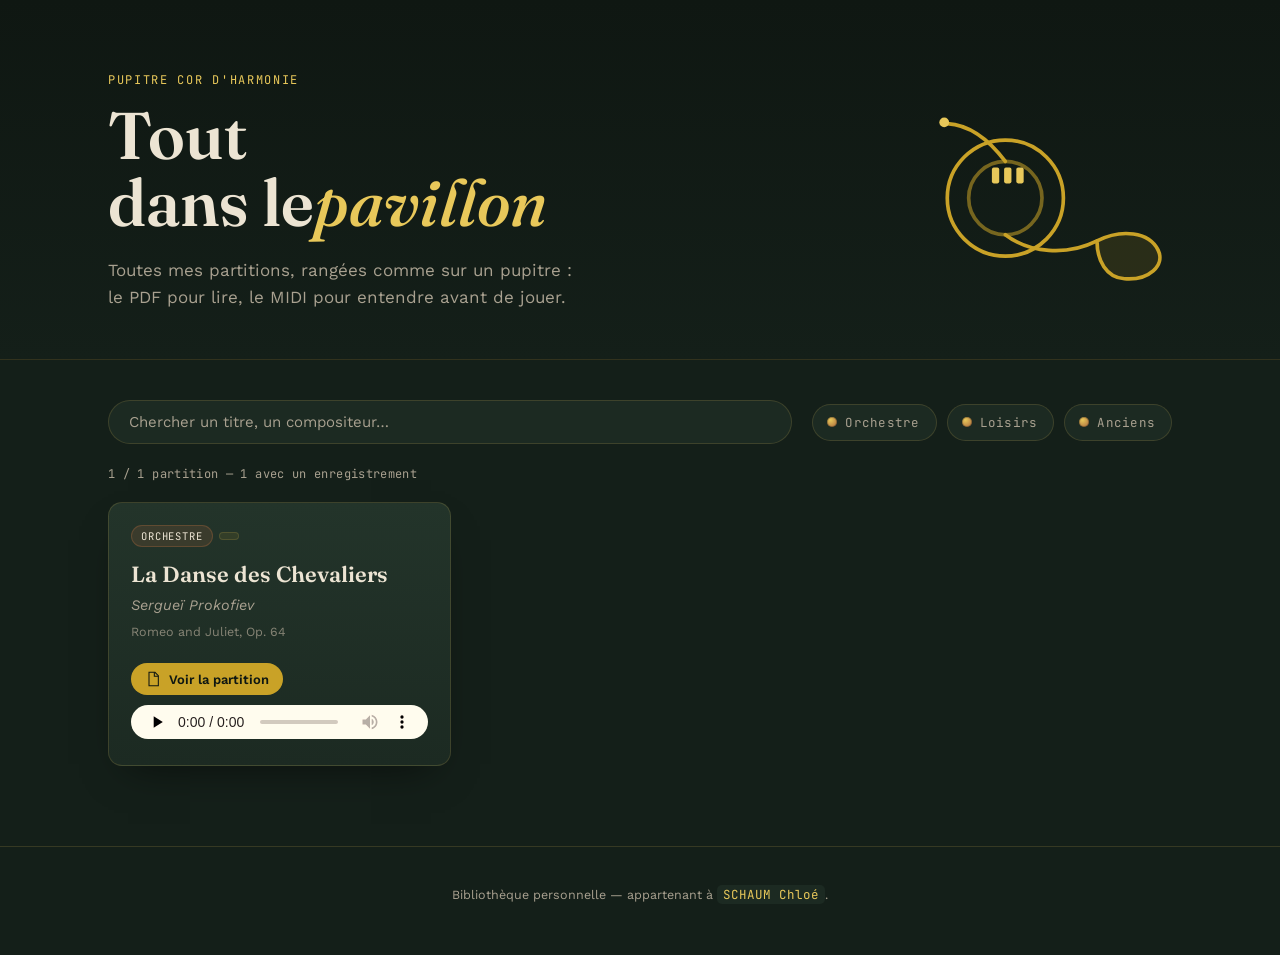
==== index.html @ 1aa7210d "Update texte index" ====
<!DOCTYPE html>
<html lang="fr">
<head>
<meta charset="UTF-8">
<meta name="viewport" content="width=device-width, initial-scale=1.0">
<title>Pupitre — Bibliothèque de cor</title>
<link rel="icon" href="data:,">
<link rel="preconnect" href="https://fonts.googleapis.com">
<link rel="preconnect" href="https://fonts.gstatic.com" crossorigin>
<link href="https://fonts.googleapis.com/css2?family=Fraunces:opsz,wght@9..144,400;9..144,500;9..144,600;9..144,700&family=Work+Sans:wght@400;500;600&family=JetBrains+Mono:wght@400;500&display=swap" rel="stylesheet">
<link rel="stylesheet" href="assets/style.css">
</head>
<body>

<div class="valve-rail" aria-hidden="true">
  <div class="pipe"></div>
</div>

<header class="hero">
  <div class="hero-inner">
    <div class="hero-text">
      <p class="eyebrow">Pupitre Cor d'harmonie</p>
      <h1>Tout<br>dans le<span>pavillon</span></h1>
      <p class="lede">Toutes mes partitions, rangées comme sur un pupitre&nbsp;: le PDF pour lire, le MIDI pour entendre avant de jouer.</p>
    </div>
    <svg class="horn-signature" viewBox="0 0 420 360" aria-hidden="true">
      <g class="horn-coil">
        <circle cx="150" cy="190" r="95" />
        <circle class="horn-coil-inner" cx="150" cy="190" r="60" />
        <path class="horn-lead" d="M150 130 C 120 90 90 70 55 68" />
        <path class="horn-lead" d="M150 250 C 190 280 250 285 300 260" />
      </g>
      <circle class="horn-mouthpiece" cx="50" cy="66" r="8" />
      <path class="horn-bell" d="M300 260 C 340 240 385 245 400 275 C 412 300 385 325 345 322 C 315 320 300 292 300 260 Z" />
      <g class="valve">
        <rect x="128" y="140" width="12" height="26" rx="3"/>
        <rect x="148" y="140" width="12" height="26" rx="3"/>
        <rect x="168" y="140" width="12" height="26" rx="3"/>
      </g>
    </svg>
  </div>
</header>

<main>
  <section class="controls" aria-label="Filtres">
    <div class="search-wrap">
      <input id="search" type="search" placeholder="Chercher un titre, un compositeur…" autocomplete="off">
    </div>
    <div class="valves" id="category-filters" role="group" aria-label="Filtrer par catégorie"></div>
  </section>

  <section class="stats" id="stats" aria-live="polite"></section>

  <section class="rack" id="rack"></section>

  <p class="empty-state" id="empty-state" hidden>Aucune partition ne correspond — vérifie l'orthographe ou change de valve.</p>
</main>

<footer>
  <p>Bibliothèque personnelle — appartenant à <code>SCHAUM Chloé</code>.</p>
</footer>

<template id="card-template">
  <article class="card">
    <div class="card-top">
      <div class="card-top-tags">
        <span class="tag tag-group" data-field="group"></span>
        <span class="tag" data-field="category"></span>
      </div>
      <span class="key" data-field="key"></span>
    </div>
    <h2 data-field="title"></h2>
    <p class="composer" data-field="composer"></p>
    <p class="opus" data-field="opus"></p>
    <div class="card-actions">
      <a class="btn-score" data-field="pdfLink" target="_blank" rel="noopener">
        <svg viewBox="0 0 24 24" width="16" height="16" aria-hidden="true"><path d="M6 2h9l5 5v15H6z" fill="none" stroke="currentColor" stroke-width="1.6"/><path d="M14 2v6h6" fill="none" stroke="currentColor" stroke-width="1.6"/></svg>
        Voir la partition
      </a>
      <div class="audio-slot" data-field="audioSlot"></div>
    </div>
  </article>
</template>

<script src="data/scores.js"></script>
<script src="assets/app.js"></script>
</body>
</html>
---- assets/style.css ----
:root{
  --bg: #141f19;
  --bg-deep: #0f1712;
  --panel: #1c2a22;
  --panel-alt: #23342a;
  --line: rgba(228,193,88,0.16);
  --gold: #c9a227;
  --gold-bright: #e8c85a;
  --copper: #a9673c;
  --ivory: #ece4d3;
  --ivory-dim: #a9a190;
  --radius: 14px;
  --shadow: 0 18px 40px -20px rgba(0,0,0,0.6);
}

*{ box-sizing: border-box; }

html{ scroll-behavior: smooth; }

body{
  margin:0;
  background:
    radial-gradient(1100px 500px at 15% -10%, rgba(201,162,39,0.10), transparent 60%),
    radial-gradient(900px 500px at 100% 0%, rgba(169,103,60,0.10), transparent 55%),
    var(--bg);
  color: var(--ivory);
  font-family: "Work Sans", sans-serif;
  -webkit-font-smoothing: antialiased;
}

@media (prefers-reduced-motion: no-preference){
  .horn-signature{ animation: breathe 7s ease-in-out infinite; }
}
@keyframes breathe{
  0%,100%{ filter: drop-shadow(0 0 0 rgba(232,200,90,0)); }
  50%{ filter: drop-shadow(0 0 18px rgba(232,200,90,0.25)); }
}

/* ---------- Hero ---------- */
.hero{
  border-bottom: 1px solid var(--line);
  background: linear-gradient(180deg, var(--bg-deep), var(--bg));
}
.hero-inner{
  max-width: 1120px;
  margin: 0 auto;
  padding: 72px 28px 48px;
  display: flex;
  align-items: center;
  justify-content: space-between;
  gap: 40px;
}
.eyebrow{
  font-family: "JetBrains Mono", monospace;
  font-size: 12px;
  letter-spacing: 0.14em;
  text-transform: uppercase;
  color: var(--gold-bright);
  margin: 0 0 14px;
}
h1{
  font-family: "Fraunces", serif;
  font-weight: 600;
  font-size: clamp(40px, 6vw, 66px);
  line-height: 1.02;
  margin: 0 0 20px;
  color: var(--ivory);
}
h1 span{
  color: var(--gold-bright);
  font-style: italic;
  font-weight: 500;
}
.lede{
  max-width: 44ch;
  color: var(--ivory-dim);
  font-size: 17px;
  line-height: 1.6;
  margin: 0;
}
.horn-signature{
  width: 260px;
  height: 220px;
  flex-shrink: 0;
}
.horn-coil circle, .horn-lead{
  fill: none;
  stroke: var(--gold);
  stroke-width: 6;
  stroke-linecap: round;
}
.horn-coil-inner{ stroke-opacity: 0.55; }
.horn-mouthpiece{ fill: var(--gold-bright); }
.horn-bell{
  fill: rgba(201,162,39,0.12);
  stroke: var(--gold);
  stroke-width: 6;
  stroke-linejoin: round;
}
.valve rect{ fill: var(--gold-bright); }

/* ---------- Controls ---------- */
.controls{
  max-width: 1120px;
  margin: 0 auto;
  padding: 40px 28px 0;
  display: flex;
  flex-wrap: wrap;
  gap: 20px;
  align-items: center;
  justify-content: space-between;
}
.search-wrap{ flex: 1 1 260px; }
#search{
  width: 100%;
  background: var(--panel);
  border: 1px solid var(--line);
  border-radius: 999px;
  padding: 12px 20px;
  color: var(--ivory);
  font-family: "Work Sans", sans-serif;
  font-size: 15px;
  outline: none;
  transition: border-color .2s;
}
#search:focus{ border-color: var(--gold); }
#search::placeholder{ color: var(--ivory-dim); }

.valves{
  display: flex;
  gap: 10px;
  flex-wrap: wrap;
}
.valve-btn{
  --tone: var(--gold);
  position: relative;
  display: inline-flex;
  align-items: center;
  gap: 8px;
  padding: 9px 16px 9px 14px;
  border-radius: 999px;
  border: 1px solid var(--line);
  background: var(--panel);
  color: var(--ivory-dim);
  font-family: "JetBrains Mono", monospace;
  font-size: 12.5px;
  letter-spacing: 0.02em;
  cursor: pointer;
  transition: all .18s ease;
}
.valve-btn::before{
  content: "";
  width: 10px; height: 10px;
  border-radius: 50%;
  background: radial-gradient(circle at 35% 30%, var(--gold-bright), var(--copper));
  box-shadow: inset 0 0 0 1px rgba(0,0,0,0.25);
  transition: transform .18s ease;
}
.valve-btn:hover{ border-color: var(--gold); color: var(--ivory); }
.valve-btn.active{
  background: linear-gradient(180deg, rgba(201,162,39,0.22), rgba(201,162,39,0.08));
  border-color: var(--gold);
  color: var(--gold-bright);
}
.valve-btn.active::before{ transform: translateY(-2px) scale(1.05); }

/* ---------- Stats ---------- */
.stats{
  max-width: 1120px;
  margin: 22px auto 0;
  padding: 0 28px;
  font-family: "JetBrains Mono", monospace;
  font-size: 12px;
  color: var(--ivory-dim);
  letter-spacing: 0.03em;
}

/* ---------- Rack / cards ---------- */
.rack{
  max-width: 1120px;
  margin: 0 auto;
  padding: 20px 28px 80px;
  display: grid;
  grid-template-columns: repeat(auto-fill, minmax(280px, 1fr));
  gap: 18px;
}

.card{
  background: linear-gradient(180deg, var(--panel-alt), var(--panel));
  border: 1px solid var(--line);
  border-radius: var(--radius);
  padding: 22px;
  display: flex;
  flex-direction: column;
  gap: 10px;
  box-shadow: var(--shadow);
  transition: transform .18s ease, border-color .18s ease;
}
.card:hover{ transform: translateY(-3px); border-color: var(--gold); }

.card-top{
  display: flex;
  justify-content: space-between;
  align-items: center;
}
.card-top-tags{
  display: flex;
  align-items: center;
  gap: 6px;
  flex-wrap: wrap;
}
.tag{
  font-family: "JetBrains Mono", monospace;
  font-size: 10.5px;
  letter-spacing: 0.08em;
  text-transform: uppercase;
  color: var(--gold-bright);
  background: rgba(201,162,39,0.10);
  border: 1px solid var(--line);
  padding: 3px 9px;
  border-radius: 999px;
}
.tag-group{
  color: var(--ivory);
  background: rgba(169,103,60,0.18);
  border-color: rgba(169,103,60,0.35);
}
.key{
  font-family: "JetBrains Mono", monospace;
  font-size: 11px;
  color: var(--ivory-dim);
}
.card h2{
  font-family: "Fraunces", serif;
  font-weight: 600;
  font-size: 22px;
  line-height: 1.2;
  margin: 4px 0 0;
  color: var(--ivory);
}
.composer{
  margin: 0;
  font-style: italic;
  color: var(--ivory-dim);
  font-size: 14.5px;
}
.opus{
  margin: 0;
  font-size: 12.5px;
  color: var(--ivory-dim);
  opacity: 0.75;
}
.card-actions{
  margin-top: auto;
  padding-top: 14px;
  display: flex;
  flex-direction: column;
  gap: 10px;
}
.btn-score{
  display: inline-flex;
  align-items: center;
  gap: 8px;
  align-self: flex-start;
  padding: 8px 14px;
  border-radius: 999px;
  background: var(--gold);
  color: var(--bg-deep);
  text-decoration: none;
  font-size: 13px;
  font-weight: 600;
  transition: background .18s ease, transform .18s ease;
}
.btn-score:hover{ background: var(--gold-bright); transform: translateY(-1px); }
.btn-score.disabled{
  pointer-events: none;
  background: transparent;
  border: 1px dashed var(--line);
  color: var(--ivory-dim);
}

.audio-slot audio{
  width: 100%;
  height: 34px;
  filter: sepia(0.2) saturate(1.3) hue-rotate(-10deg);
}
.no-audio{
  font-family: "JetBrains Mono", monospace;
  font-size: 11px;
  color: var(--ivory-dim);
  border: 1px dashed var(--line);
  border-radius: 8px;
  padding: 8px 10px;
  display: inline-block;
}

.empty-state{
  max-width: 1120px;
  margin: -30px auto 80px;
  padding: 0 28px;
  color: var(--ivory-dim);
  font-family: "JetBrains Mono", monospace;
  font-size: 13px;
}

footer{
  border-top: 1px solid var(--line);
  padding: 26px 28px 40px;
  text-align: center;
  color: var(--ivory-dim);
  font-size: 12.5px;
}
footer code{
  font-family: "JetBrains Mono", monospace;
  background: var(--panel);
  padding: 1px 6px;
  border-radius: 5px;
  color: var(--gold-bright);
}

@media (max-width: 720px){
  .hero-inner{ flex-direction: column; align-items: flex-start; padding-top: 52px; }
  .horn-signature{ width: 200px; height: 170px; align-self: center; }
}

:focus-visible{ outline: 2px solid var(--gold-bright); outline-offset: 2px; }
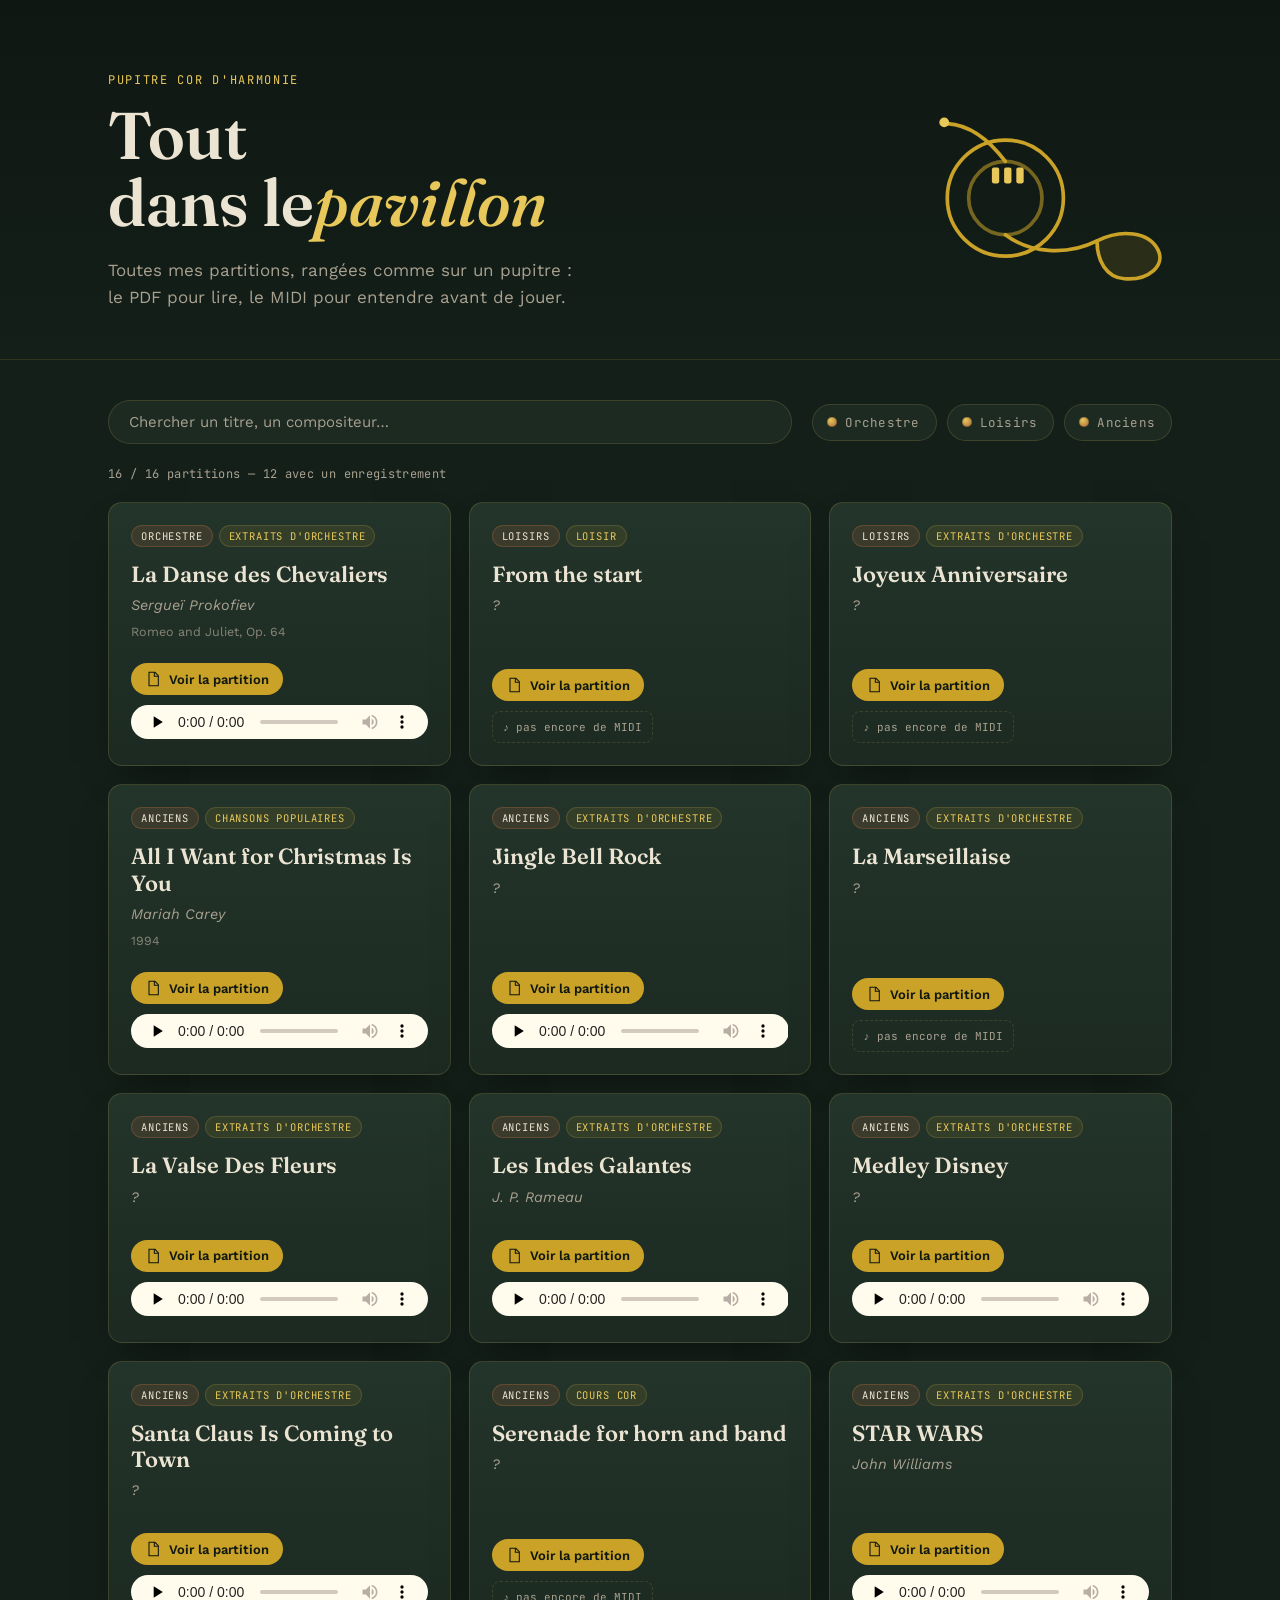
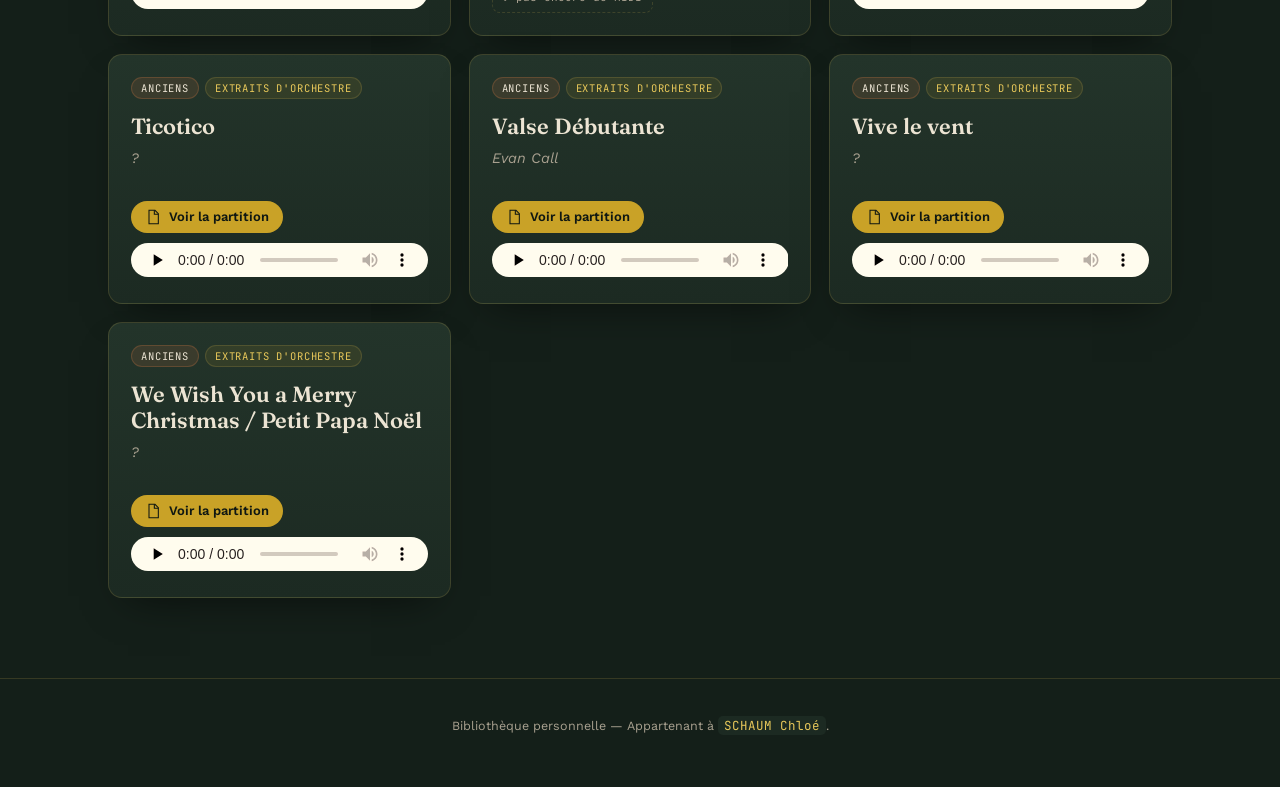
==== commit dce17290: "Test update all" ====
--- a/index.html
+++ b/index.html
@@ -57,7 +57,7 @@
 </main>
 
 <footer>
-  <p>Bibliothèque personnelle — appartenant à <code>SCHAUM Chloé</code>.</p>
+  <p>Bibliothèque personnelle — Appartenant à <code>SCHAUM Chloé</code>.</p>
 </footer>
 
 <template id="card-template">
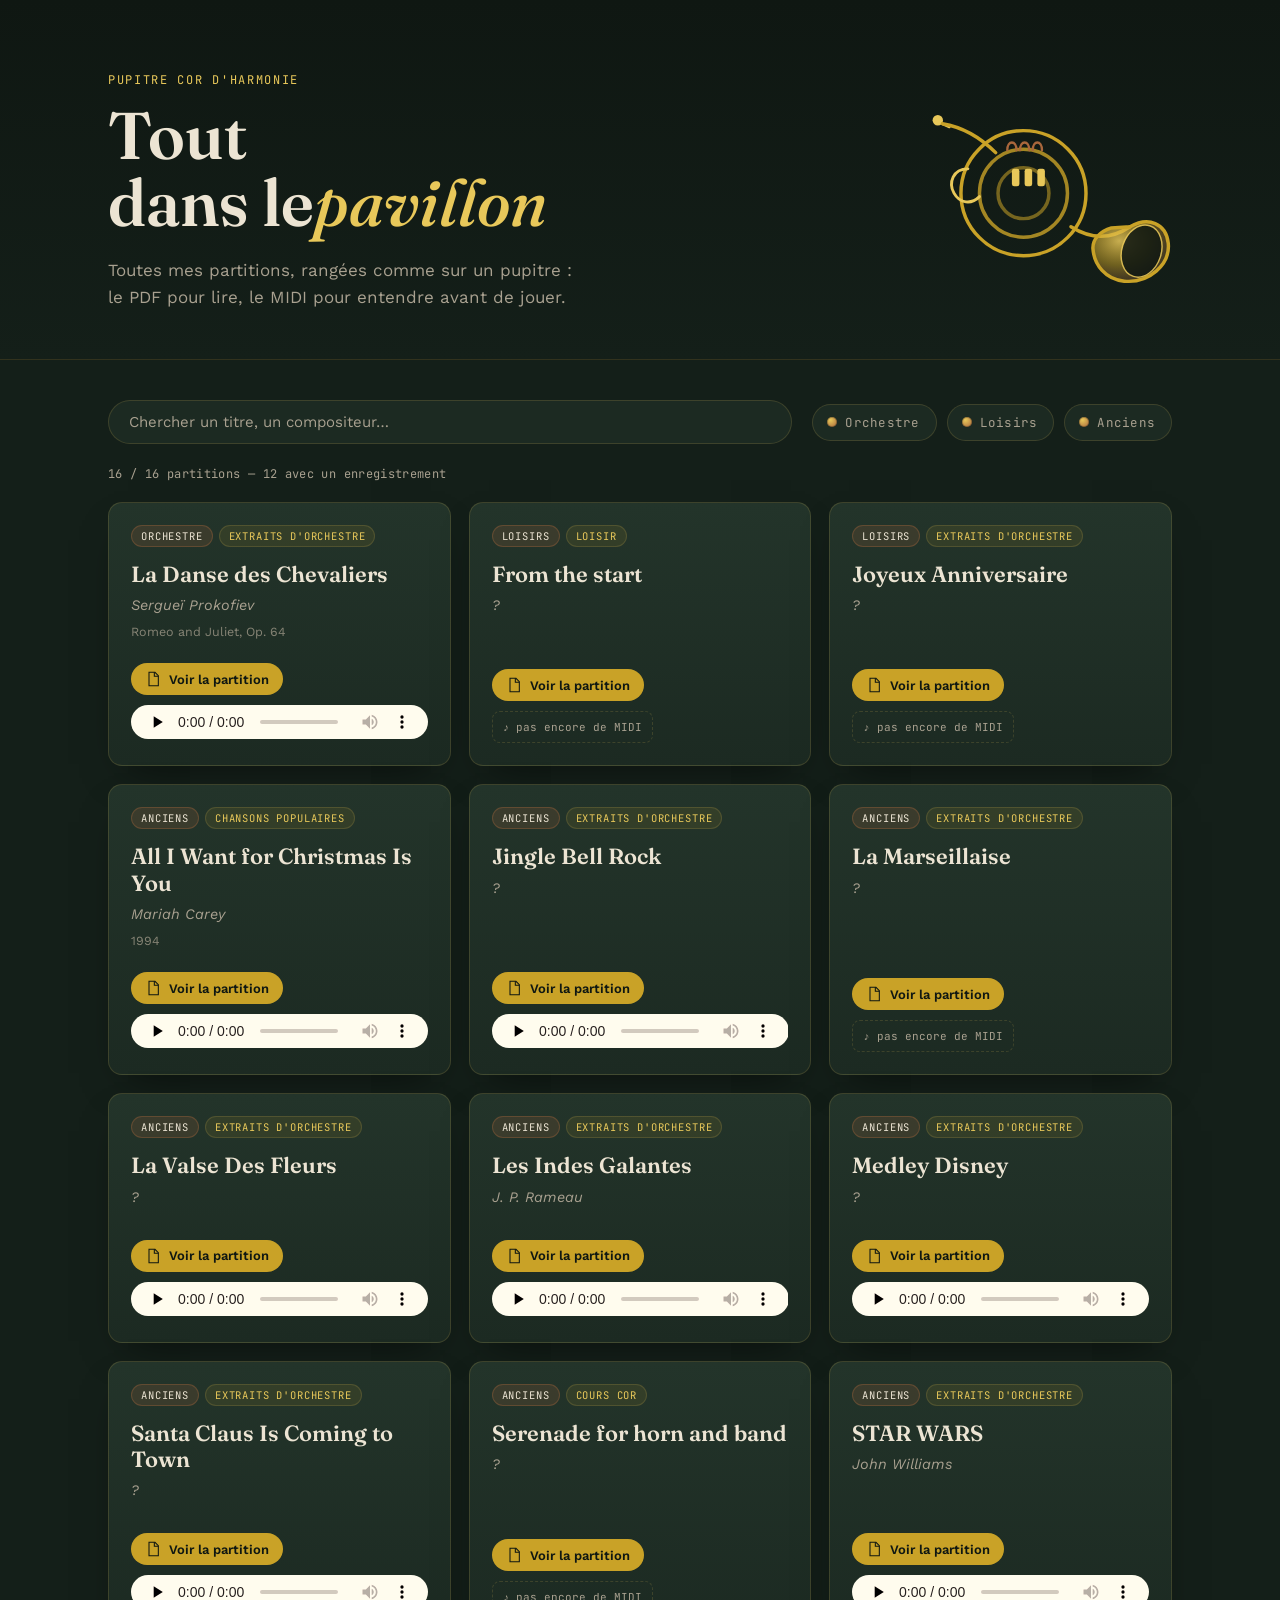
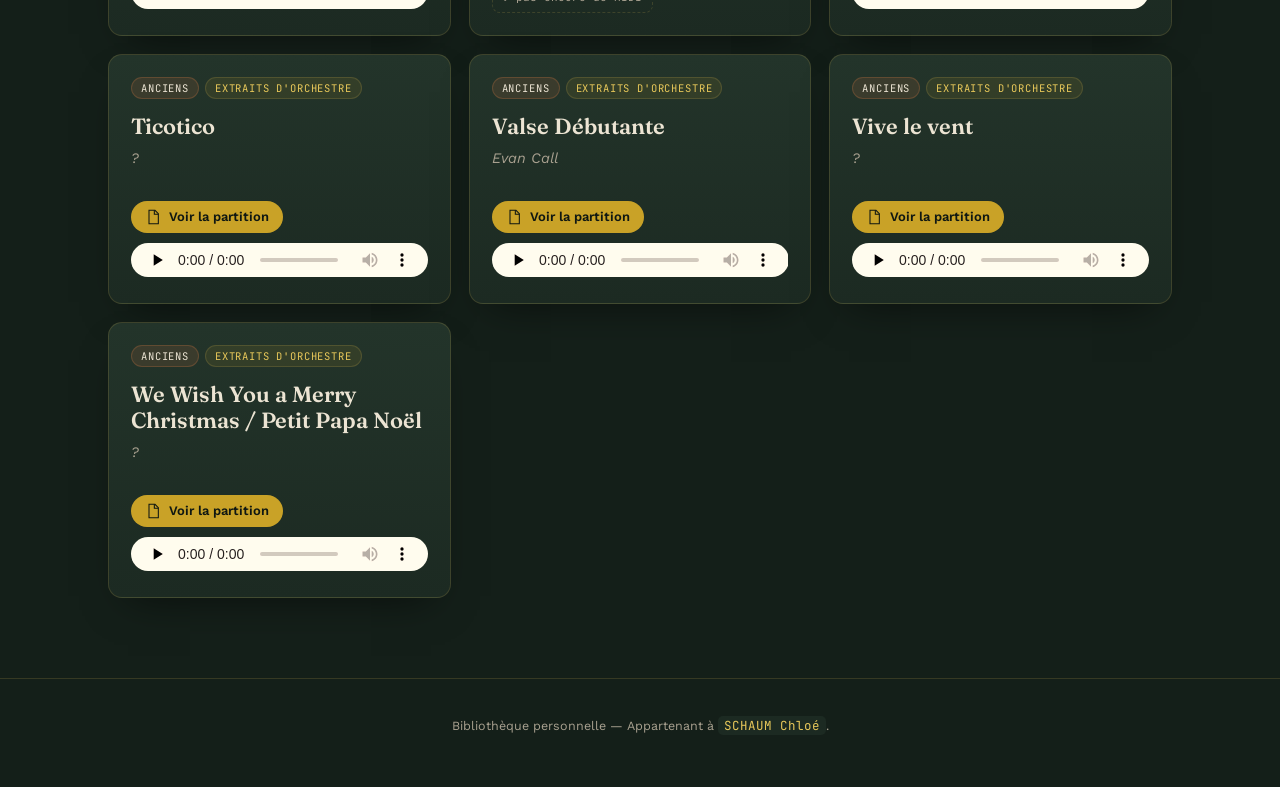
==== commit 0b85a5bc: "Amélioration SVG ?" ====
--- a/index.html
+++ b/index.html
@@ -23,20 +23,48 @@
       <h1>Tout<br>dans le<span>pavillon</span></h1>
       <p class="lede">Toutes mes partitions, rangées comme sur un pupitre&nbsp;: le PDF pour lire, le MIDI pour entendre avant de jouer.</p>
     </div>
-    <svg class="horn-signature" viewBox="0 0 420 360" aria-hidden="true">
+    <svg class="horn-signature" viewBox="0 0 440 380" aria-hidden="true">
+      <defs>
+        <radialGradient id="bellGrad" cx="35%" cy="32%" r="75%">
+          <stop offset="0%" stop-color="var(--gold-bright)" stop-opacity="0.85"/>
+          <stop offset="55%" stop-color="var(--gold)" stop-opacity="0.5"/>
+          <stop offset="100%" stop-color="var(--copper)" stop-opacity="0.22"/>
+        </radialGradient>
+      </defs>
+
+      <!-- embouchure et tige -->
+      <path class="horn-mouthpiece-shank" d="M42 70 L 60 78" />
+      <circle class="horn-mouthpiece" cx="40" cy="66" r="9" />
+
+      <!-- tuyau d'embouchure -->
+      <path class="horn-lead" d="M48 72 C 84 78 114 96 140 122" />
+
+      <!-- enroulement du tube -->
       <g class="horn-coil">
-        <circle cx="150" cy="190" r="95" />
-        <circle class="horn-coil-inner" cx="150" cy="190" r="60" />
-        <path class="horn-lead" d="M150 130 C 120 90 90 70 55 68" />
-        <path class="horn-lead" d="M150 250 C 190 280 250 285 300 260" />
+        <circle class="horn-coil-outer" cx="188" cy="192" r="108" />
+        <circle class="horn-coil-mid" cx="188" cy="192" r="76" />
+        <circle class="horn-coil-inner" cx="188" cy="192" r="44" />
       </g>
-      <circle class="horn-mouthpiece" cx="50" cy="66" r="8" />
-      <path class="horn-bell" d="M300 260 C 340 240 385 245 400 275 C 412 300 385 325 345 322 C 315 320 300 292 300 260 Z" />
+
+      <!-- coulisse d'accord qui dépasse -->
+      <path class="horn-slide" d="M92 150 C 66 150 58 174 68 192 C 78 210 98 212 112 198" />
+
+      <!-- pistons et leurs coulisses -->
       <g class="valve">
-        <rect x="128" y="140" width="12" height="26" rx="3"/>
-        <rect x="148" y="140" width="12" height="26" rx="3"/>
-        <rect x="168" y="140" width="12" height="26" rx="3"/>
+        <path class="horn-valve-slide" d="M160 118 C 160 100 176 100 176 118" />
+        <rect x="168" y="150" width="13" height="30" rx="4"/>
+        <path class="horn-valve-slide" d="M182 118 C 182 100 198 100 198 118" />
+        <rect x="190" y="150" width="13" height="30" rx="4"/>
+        <path class="horn-valve-slide" d="M204 118 C 204 100 220 100 220 118" />
+        <rect x="212" y="150" width="13" height="30" rx="4"/>
       </g>
+
+      <!-- tube de sortie vers le pavillon -->
+      <path class="horn-lead" d="M270 250 C 310 275 345 268 372 250" />
+
+      <!-- pavillon -->
+      <path class="horn-bell" d="M372 250 C 404 232 434 244 438 278 C 442 316 404 348 362 344 C 330 341 310 316 308 288 C 307 272 320 258 340 252 Z" />
+      <ellipse class="horn-bell-rim" cx="392" cy="292" rx="34" ry="46" transform="rotate(18 392 292)" />
     </svg>
   </div>
 </header>
@@ -85,4 +113,4 @@
 <script src="data/scores.js"></script>
 <script src="assets/app.js"></script>
 </body>
-</html>
+</html>
--- a/assets/style.css
+++ b/assets/style.css
@@ -89,13 +89,40 @@
   stroke-width: 6;
   stroke-linecap: round;
 }
-.horn-coil-inner{ stroke-opacity: 0.55; }
+.horn-coil-outer{ stroke-width: 6.5; }
+.horn-coil-mid{ stroke-width: 5; stroke-opacity: 0.8; }
+.horn-coil-inner{ stroke-width: 4; stroke-opacity: 0.55; }
+
+.horn-slide{
+  fill: none;
+  stroke: var(--gold-bright);
+  stroke-width: 5;
+  stroke-linecap: round;
+}
+.horn-valve-slide{
+  fill: none;
+  stroke: var(--copper);
+  stroke-width: 4;
+  stroke-linecap: round;
+}
 .horn-mouthpiece{ fill: var(--gold-bright); }
+.horn-mouthpiece-shank{
+  fill: none;
+  stroke: var(--gold-bright);
+  stroke-width: 4;
+  stroke-linecap: round;
+}
 .horn-bell{
-  fill: rgba(201,162,39,0.12);
+  fill: url(#bellGrad);
   stroke: var(--gold);
   stroke-width: 6;
   stroke-linejoin: round;
+}
+.horn-bell-rim{
+  fill: var(--bg-deep);
+  stroke: var(--gold-bright);
+  stroke-width: 2.5;
+  opacity: 0.85;
 }
 .valve rect{ fill: var(--gold-bright); }
 
@@ -323,4 +350,4 @@
   .horn-signature{ width: 200px; height: 170px; align-self: center; }
 }
 
-:focus-visible{ outline: 2px solid var(--gold-bright); outline-offset: 2px; }
+:focus-visible{ outline: 2px solid var(--gold-bright); outline-offset: 2px; }
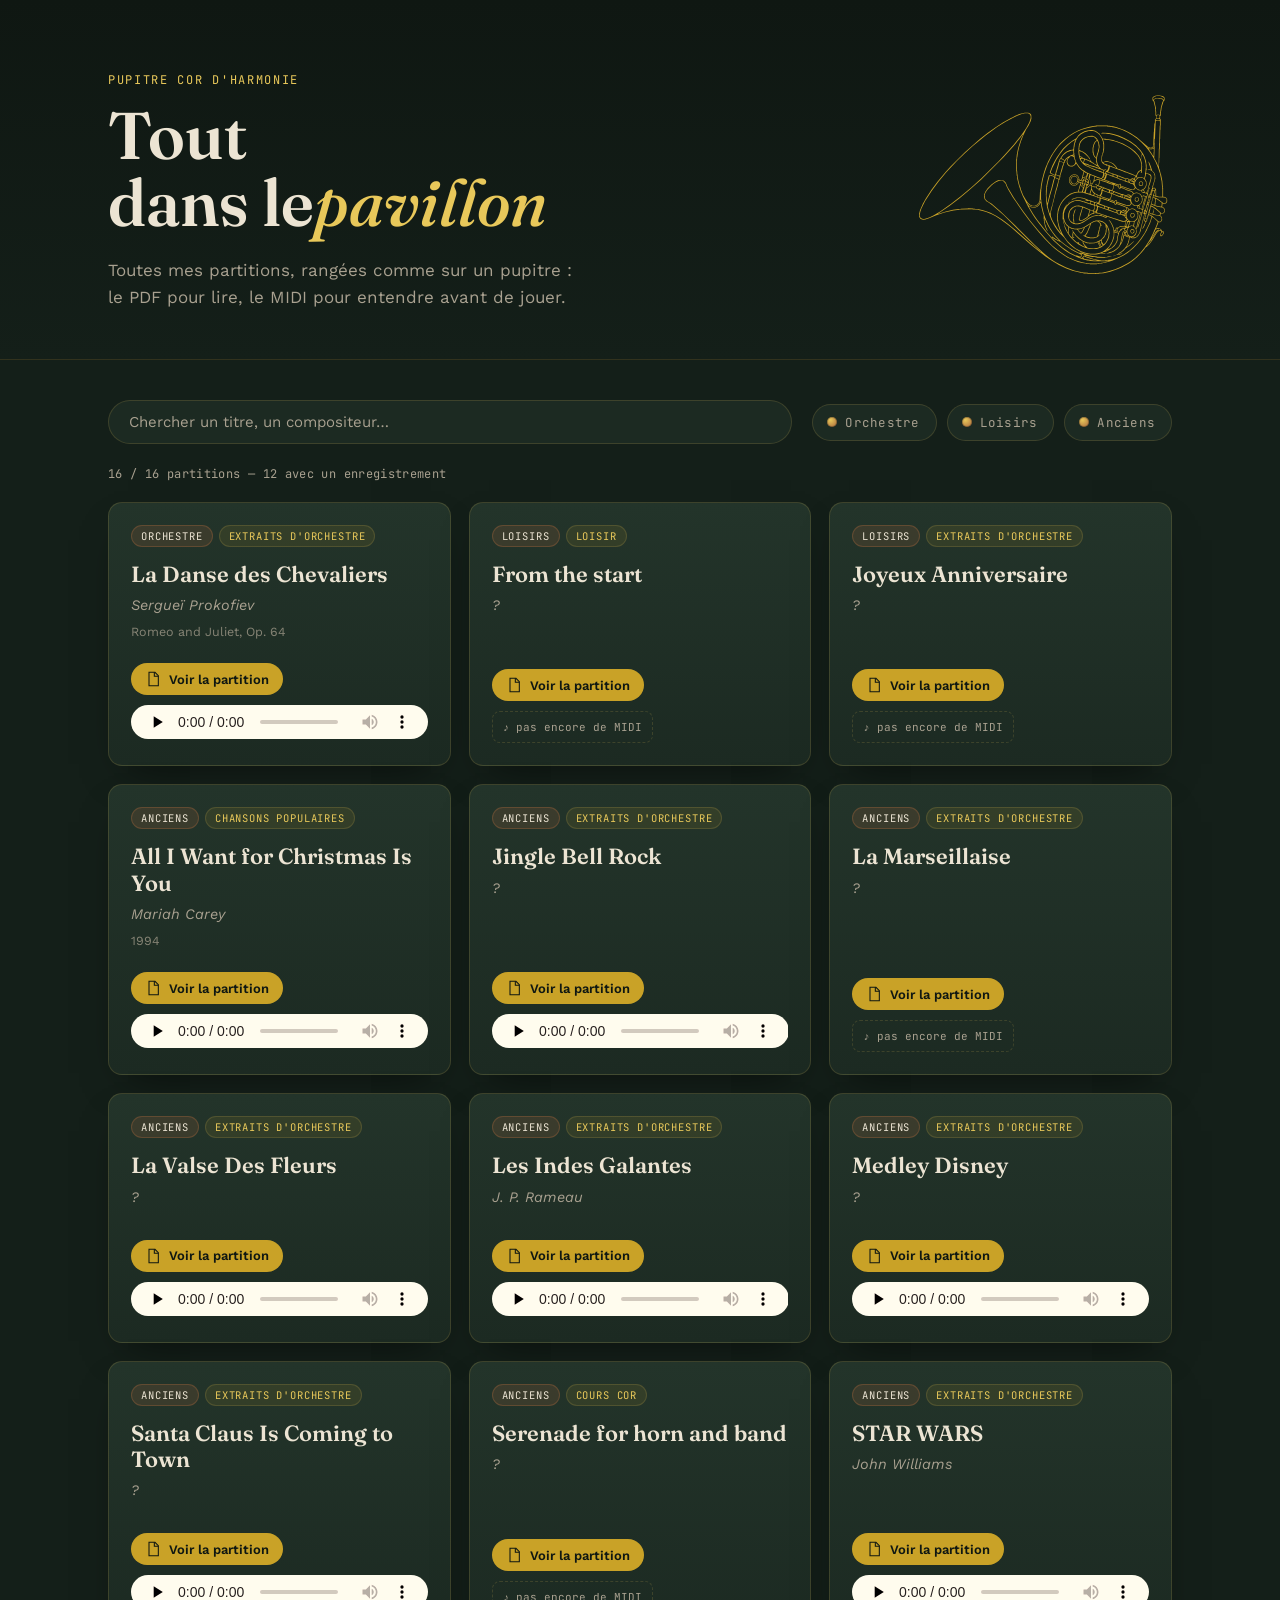
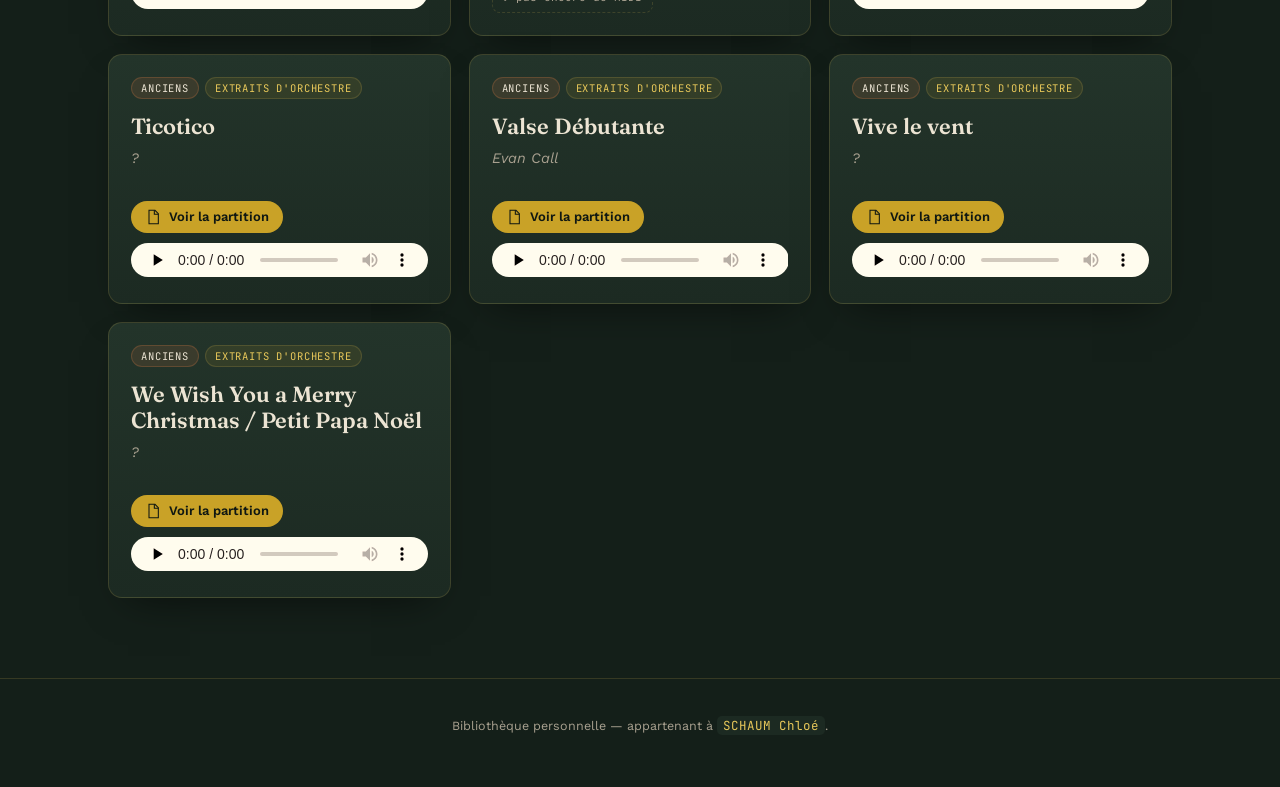
==== commit d7228bec: "Amélioration SVG cor" ====
--- a/index.html
+++ b/index.html
@@ -23,48 +23,11 @@
       <h1>Tout<br>dans le<span>pavillon</span></h1>
       <p class="lede">Toutes mes partitions, rangées comme sur un pupitre&nbsp;: le PDF pour lire, le MIDI pour entendre avant de jouer.</p>
     </div>
-    <svg class="horn-signature" viewBox="0 0 440 380" aria-hidden="true">
-      <defs>
-        <radialGradient id="bellGrad" cx="35%" cy="32%" r="75%">
-          <stop offset="0%" stop-color="var(--gold-bright)" stop-opacity="0.85"/>
-          <stop offset="55%" stop-color="var(--gold)" stop-opacity="0.5"/>
-          <stop offset="100%" stop-color="var(--copper)" stop-opacity="0.22"/>
-        </radialGradient>
-      </defs>
-
-      <!-- embouchure et tige -->
-      <path class="horn-mouthpiece-shank" d="M42 70 L 60 78" />
-      <circle class="horn-mouthpiece" cx="40" cy="66" r="9" />
-
-      <!-- tuyau d'embouchure -->
-      <path class="horn-lead" d="M48 72 C 84 78 114 96 140 122" />
-
-      <!-- enroulement du tube -->
-      <g class="horn-coil">
-        <circle class="horn-coil-outer" cx="188" cy="192" r="108" />
-        <circle class="horn-coil-mid" cx="188" cy="192" r="76" />
-        <circle class="horn-coil-inner" cx="188" cy="192" r="44" />
-      </g>
-
-      <!-- coulisse d'accord qui dépasse -->
-      <path class="horn-slide" d="M92 150 C 66 150 58 174 68 192 C 78 210 98 212 112 198" />
-
-      <!-- pistons et leurs coulisses -->
-      <g class="valve">
-        <path class="horn-valve-slide" d="M160 118 C 160 100 176 100 176 118" />
-        <rect x="168" y="150" width="13" height="30" rx="4"/>
-        <path class="horn-valve-slide" d="M182 118 C 182 100 198 100 198 118" />
-        <rect x="190" y="150" width="13" height="30" rx="4"/>
-        <path class="horn-valve-slide" d="M204 118 C 204 100 220 100 220 118" />
-        <rect x="212" y="150" width="13" height="30" rx="4"/>
-      </g>
-
-      <!-- tube de sortie vers le pavillon -->
-      <path class="horn-lead" d="M270 250 C 310 275 345 268 372 250" />
-
-      <!-- pavillon -->
-      <path class="horn-bell" d="M372 250 C 404 232 434 244 438 278 C 442 316 404 348 362 344 C 330 341 310 316 308 288 C 307 272 320 258 340 252 Z" />
-      <ellipse class="horn-bell-rim" cx="392" cy="292" rx="34" ry="46" transform="rotate(18 392 292)" />
+    <svg class="horn-signature" viewBox="0 0 1402 1122" aria-hidden="true">
+      <title>Cor d'harmonie — outline avec ouvertures</title>
+  <g fill="var(--gold)" fill-rule="evenodd">
+    <path d="M 1185 761 L 1179 766 L 1177 771 L 1177 776 L 1183 784 L 1190 785 L 1197 781 L 1199 777 L 1199 769 L 1195 763 L 1191 761 Z M 1186 764 L 1192 765 L 1196 770 L 1196 776 L 1191 782 L 1184 781 L 1180 775 L 1180 771 L 1182 767 Z M 1187 674 L 1182 676 L 1179 679 L 1177 689 L 1179 694 L 1183 698 L 1192 699 L 1197 696 L 1200 692 L 1201 684 L 1199 679 L 1196 676 L 1191 674 Z M 1186 677 L 1192 677 L 1196 680 L 1198 684 L 1197 691 L 1191 696 L 1186 696 L 1183 694 L 1180 688 L 1181 682 Z M 1208 589 L 1202 595 L 1201 604 L 1203 609 L 1207 612 L 1215 613 L 1222 608 L 1224 604 L 1224 597 L 1219 590 L 1217 589 Z M 1210 591 L 1214 591 L 1218 593 L 1221 597 L 1221 604 L 1215 610 L 1208 609 L 1204 604 L 1204 597 Z M 1231 504 L 1226 507 L 1224 510 L 1223 520 L 1224 523 L 1229 528 L 1235 529 L 1239 528 L 1244 524 L 1246 519 L 1246 513 L 1240 505 Z M 1231 507 L 1238 507 L 1243 513 L 1243 519 L 1241 523 L 1237 526 L 1230 525 L 1226 520 L 1226 512 Z M 1362 53 L 1358 48 L 1351 44 L 1334 40 L 1322 40 L 1312 42 L 1303 46 L 1297 52 L 1297 66 L 1303 73 L 1310 101 L 1311 113 L 1312 114 L 1312 127 L 1313 128 L 1313 149 L 1316 151 L 1316 163 L 1315 164 L 1316 165 L 1310 170 L 1310 185 L 1307 195 L 1306 218 L 1305 219 L 1305 235 L 1304 236 L 1300 313 L 1299 316 L 1294 321 L 1284 322 L 1272 317 L 1212 266 L 1179 244 L 1148 228 L 1123 218 L 1100 211 L 1083 207 L 1078 207 L 1065 204 L 1058 204 L 1057 203 L 1047 203 L 1046 202 L 992 203 L 991 204 L 978 205 L 957 209 L 924 218 L 898 228 L 872 241 L 853 253 L 824 275 L 798 300 L 774 329 L 751 364 L 734 396 L 719 432 L 710 460 L 701 495 L 695 527 L 694 541 L 691 553 L 691 560 L 690 561 L 688 608 L 682 621 L 672 631 L 666 634 L 657 636 L 656 635 L 649 635 L 637 630 L 625 619 L 614 603 L 599 577 L 586 543 L 586 540 L 580 524 L 574 500 L 570 479 L 569 466 L 568 465 L 567 447 L 566 446 L 566 431 L 565 430 L 565 399 L 566 398 L 567 375 L 568 374 L 571 350 L 578 319 L 588 287 L 601 254 L 616 223 L 628 204 L 640 179 L 644 164 L 643 146 L 640 141 L 632 135 L 626 133 L 608 133 L 579 141 L 557 150 L 538 160 L 536 160 L 490 186 L 453 210 L 407 243 L 366 275 L 285 346 L 209 422 L 181 453 L 137 506 L 105 549 L 76 593 L 59 623 L 43 659 L 38 680 L 39 695 L 42 701 L 47 706 L 51 708 L 60 710 L 72 709 L 92 703 L 131 686 L 175 672 L 223 661 L 255 657 L 256 656 L 265 656 L 266 655 L 326 654 L 327 655 L 338 655 L 339 656 L 353 657 L 382 663 L 404 670 L 430 681 L 451 692 L 478 709 L 511 733 L 537 754 L 644 848 L 689 885 L 718 907 L 750 929 L 792 954 L 832 973 L 865 985 L 910 997 L 915 997 L 928 1000 L 935 1000 L 936 1001 L 945 1001 L 946 1002 L 991 1003 L 992 1002 L 1009 1002 L 1010 1001 L 1033 999 L 1069 991 L 1107 978 L 1130 968 L 1170 946 L 1193 930 L 1212 914 L 1236 890 L 1252 871 L 1258 862 L 1269 854 L 1280 843 L 1296 821 L 1319 784 L 1328 774 L 1337 770 L 1342 771 L 1346 777 L 1341 783 L 1338 789 L 1338 796 L 1341 799 L 1345 799 L 1349 797 L 1358 785 L 1359 779 L 1357 774 L 1355 773 L 1351 774 L 1346 769 L 1345 765 L 1341 760 L 1331 756 L 1323 756 L 1318 758 L 1316 757 L 1327 731 L 1328 725 L 1330 723 L 1331 724 L 1338 724 L 1342 722 L 1346 718 L 1349 712 L 1348 699 L 1346 695 L 1339 689 L 1341 678 L 1342 677 L 1352 678 L 1356 676 L 1361 671 L 1363 666 L 1363 654 L 1360 648 L 1356 644 L 1349 640 L 1351 623 L 1353 622 L 1356 624 L 1366 624 L 1372 620 L 1376 612 L 1376 601 L 1372 593 L 1365 588 L 1355 587 L 1354 586 L 1354 540 L 1353 539 L 1353 528 L 1352 527 L 1350 502 L 1343 467 L 1341 463 L 1336 442 L 1332 432 L 1332 403 L 1333 402 L 1333 379 L 1334 378 L 1335 331 L 1336 330 L 1337 276 L 1338 275 L 1339 226 L 1340 225 L 1340 203 L 1341 202 L 1341 180 L 1342 179 L 1342 170 L 1338 166 L 1338 152 L 1342 147 L 1342 133 L 1343 132 L 1343 124 L 1344 123 L 1346 106 L 1356 73 L 1362 66 Z M 921 919 L 922 918 L 923 919 L 922 920 Z M 918 918 L 919 917 L 922 918 L 921 919 Z M 904 913 L 905 912 L 906 913 L 905 914 Z M 923 914 L 928 907 L 935 911 L 959 920 L 1000 930 L 999 931 L 990 931 L 989 930 L 978 930 L 977 929 L 968 929 L 967 928 L 955 927 L 950 925 L 932 922 L 927 919 Z M 909 894 L 913 893 L 915 895 L 912 896 Z M 694 883 L 695 882 L 696 883 L 695 884 Z M 693 882 L 694 881 L 695 882 L 694 883 Z M 692 881 L 693 880 L 694 881 L 693 882 Z M 689 879 L 691 878 L 693 880 L 691 881 Z M 688 878 L 689 877 L 690 878 L 689 879 Z M 1045 877 L 1046 876 L 1047 877 L 1046 878 Z M 687 877 L 688 876 L 689 877 L 688 878 Z M 686 876 L 687 875 L 688 876 L 687 877 Z M 1059 872 L 1057 874 L 1049 877 L 1046 876 L 1051 872 L 1056 872 L 1057 871 Z M 1157 856 L 1158 855 L 1159 856 L 1158 857 Z M 1267 849 L 1268 848 L 1269 849 L 1268 850 Z M 1126 836 L 1127 835 L 1128 836 L 1127 837 Z M 893 835 L 894 834 L 896 835 L 895 836 Z M 1007 829 L 1009 830 L 1011 840 L 1019 854 L 1017 856 L 1015 855 L 1004 831 Z M 923 830 L 924 829 L 944 837 L 954 838 L 955 839 L 984 838 L 1001 832 L 1013 857 L 998 863 L 984 864 L 983 865 L 961 864 L 946 861 L 931 846 L 926 838 Z M 1019 822 L 1021 827 L 1020 835 L 1023 841 L 1029 847 L 1023 853 L 1020 851 L 1011 830 L 1011 828 Z M 1293 805 L 1294 804 L 1295 805 L 1294 806 Z M 1294 803 L 1295 802 L 1296 804 L 1295 805 Z M 1155 797 L 1157 796 L 1163 799 L 1171 800 L 1172 802 L 1171 803 L 1159 800 Z M 1152 795 L 1154 794 L 1156 796 L 1154 797 Z M 1146 785 L 1148 786 L 1148 788 L 1153 794 L 1152 795 L 1145 791 L 1145 786 Z M 804 784 L 805 783 L 806 784 L 805 785 Z M 1146 783 L 1147 782 L 1148 783 L 1147 784 Z M 871 781 L 880 794 L 900 814 L 920 827 L 921 836 L 929 850 L 934 855 L 933 856 L 924 853 L 904 842 L 900 838 L 898 831 L 890 833 L 879 824 L 864 809 L 865 807 L 870 809 L 876 808 L 876 806 L 872 806 L 869 802 L 869 787 Z M 1153 780 L 1157 779 L 1159 781 L 1160 786 L 1163 792 L 1166 795 L 1165 797 L 1157 793 L 1152 788 L 1151 782 Z M 1112 786 L 1107 804 L 1106 816 L 1103 827 L 1097 839 L 1092 846 L 1076 861 L 1068 866 L 1057 868 L 1056 867 L 1061 862 L 1075 843 L 1084 824 L 1090 804 L 1091 780 L 1093 778 L 1098 781 L 1103 780 Z M 1144 777 L 1145 779 L 1143 783 L 1142 792 L 1139 800 L 1137 811 L 1132 827 L 1128 835 L 1127 832 L 1131 819 L 1134 798 L 1138 782 L 1141 777 Z M 1354 776 L 1355 777 L 1355 783 L 1353 787 L 1347 794 L 1343 796 L 1341 794 L 1341 790 L 1344 784 L 1350 778 Z M 1320 775 L 1321 777 L 1315 784 L 1287 828 L 1278 840 L 1269 849 L 1268 847 L 1271 844 L 1278 832 L 1288 821 L 1313 783 Z M 1320 775 L 1321 774 L 1322 775 L 1321 776 Z M 1321 774 L 1322 773 L 1323 774 L 1322 775 Z M 1326 770 L 1327 771 L 1323 774 L 1322 773 Z M 1326 770 L 1327 769 L 1328 770 L 1327 771 Z M 1091 770 L 1092 769 L 1097 769 L 1100 775 L 1098 777 L 1096 775 L 1092 775 Z M 1327 769 L 1328 768 L 1330 769 L 1329 770 Z M 1342 766 L 1341 767 L 1334 767 L 1330 769 L 1329 768 L 1333 765 L 1328 765 L 1321 769 L 1314 776 L 1296 803 L 1295 802 L 1311 770 L 1311 768 L 1315 762 L 1318 762 L 1322 760 L 1334 760 L 1337 761 Z M 1162 754 L 1163 756 L 1160 761 L 1158 769 L 1156 770 L 1151 768 L 1148 764 L 1149 760 L 1157 754 Z M 925 754 L 926 756 L 924 761 L 922 763 L 922 765 L 916 776 L 911 782 L 898 768 L 896 763 L 897 762 L 904 762 L 907 760 L 917 758 Z M 1101 773 L 1100 764 L 1101 760 L 1104 756 L 1107 757 L 1104 763 L 1104 770 L 1108 775 L 1112 776 L 1113 775 L 1107 769 L 1107 764 L 1109 759 L 1117 752 L 1121 750 L 1152 751 L 1153 752 L 1145 757 L 1135 758 L 1122 762 L 1125 765 L 1117 772 L 1115 775 L 1114 780 L 1112 782 L 1106 779 Z M 1050 746 L 1054 752 L 1060 771 L 1061 787 L 1060 788 L 1059 800 L 1057 808 L 1049 825 L 1043 834 L 1033 844 L 1025 830 L 1023 819 L 1036 806 L 1046 787 L 1049 774 L 1049 764 L 1050 763 L 1049 760 L 1050 755 L 1049 747 Z M 1188 745 L 1198 750 L 1204 757 L 1208 766 L 1208 779 L 1204 788 L 1197 796 L 1190 800 L 1185 800 L 1184 801 L 1174 798 L 1167 792 L 1162 783 L 1161 768 L 1165 758 L 1172 750 L 1182 745 Z M 1169 723 L 1171 725 L 1171 728 L 1167 739 L 1166 746 L 1162 749 L 1159 749 L 1157 747 L 1163 726 L 1166 723 Z M 1175 721 L 1182 723 L 1194 723 L 1195 722 L 1197 723 L 1193 743 L 1181 742 L 1171 747 L 1169 746 L 1174 729 L 1174 722 Z M 1043 736 L 1045 754 L 1046 755 L 1046 763 L 1045 764 L 1044 779 L 1038 795 L 1030 807 L 1020 817 L 1011 823 L 988 833 L 977 834 L 976 835 L 957 835 L 956 834 L 945 833 L 924 825 L 904 812 L 885 794 L 877 784 L 869 772 L 867 767 L 864 770 L 868 776 L 865 789 L 865 807 L 864 808 L 854 798 L 844 784 L 845 779 L 845 757 L 844 753 L 846 751 L 860 759 L 865 759 L 875 762 L 891 763 L 900 776 L 911 786 L 918 779 L 922 773 L 931 755 L 931 753 L 934 750 L 939 748 L 959 735 L 960 737 L 955 751 L 952 756 L 948 768 L 946 770 L 946 772 L 939 785 L 931 796 L 927 794 L 923 796 L 936 804 L 951 809 L 956 809 L 957 810 L 981 810 L 998 805 L 1005 800 L 1013 791 L 1013 790 L 1006 796 L 1004 795 L 1011 769 L 1011 765 L 1015 753 L 1015 749 L 1017 745 L 1017 741 L 1018 740 L 1021 746 L 1022 742 L 1018 731 L 1007 720 L 1011 719 L 1028 724 L 1036 729 Z M 1012 729 L 1016 736 L 1014 739 L 1013 746 L 1011 750 L 1009 762 L 1007 766 L 1000 796 L 997 801 L 993 803 L 977 806 L 960 806 L 959 805 L 949 804 L 935 798 L 945 783 L 960 749 L 965 732 L 967 730 L 982 722 L 994 719 L 997 719 L 1004 722 Z M 1158 717 L 1160 720 L 1160 724 L 1155 744 L 1153 745 L 1150 742 L 1150 739 L 1155 723 L 1155 718 Z M 1159 712 L 1162 710 L 1168 717 L 1167 718 L 1160 717 L 1158 715 Z M 1256 707 L 1262 707 L 1266 710 L 1266 713 L 1262 718 L 1259 718 L 1254 714 L 1253 710 Z M 816 707 L 818 710 L 818 713 L 822 724 L 826 731 L 835 743 L 842 749 L 841 752 L 842 776 L 841 777 L 838 775 L 824 744 L 815 710 Z M 1149 692 L 1150 691 L 1154 692 L 1156 698 L 1155 699 Z M 1021 684 L 1022 683 L 1042 690 L 1045 693 L 1045 696 L 1044 697 L 1033 691 L 1022 688 Z M 140 678 L 141 677 L 143 678 L 142 679 Z M 1155 676 L 1156 678 L 1154 687 L 1153 688 L 1147 687 L 1146 686 L 1147 685 L 1150 685 L 1152 683 L 1153 677 Z M 1277 675 L 1278 674 L 1287 679 L 1306 685 L 1337 691 L 1343 696 L 1346 702 L 1345 714 L 1341 719 L 1337 721 L 1330 720 L 1296 691 L 1284 684 L 1277 682 L 1276 681 Z M 1252 672 L 1253 671 L 1254 673 L 1253 674 Z M 1127 673 L 1129 671 L 1145 676 L 1149 679 L 1149 681 L 1148 682 L 1129 681 L 1126 679 Z M 1231 672 L 1232 674 L 1228 684 L 1220 715 L 1217 722 L 1209 755 L 1207 756 L 1197 745 L 1200 721 L 1207 716 L 1215 706 L 1220 691 L 1220 677 L 1222 672 L 1224 670 Z M 982 672 L 985 670 L 994 674 L 993 675 L 983 675 Z M 1216 667 L 1219 667 L 1222 669 L 1222 671 L 1219 675 L 1215 669 Z M 1260 665 L 1264 668 L 1261 676 L 1257 674 L 1258 668 Z M 1255 663 L 1256 667 L 1254 672 L 1253 667 Z M 1130 667 L 1139 662 L 1145 668 L 1150 668 L 1154 665 L 1158 668 L 1150 673 L 1147 673 L 1143 671 L 1133 669 Z M 1107 662 L 1108 664 L 1106 670 L 1104 672 L 1102 670 L 1103 665 L 1105 662 Z M 1118 661 L 1121 662 L 1124 665 L 1121 672 L 1121 678 L 1119 680 L 1113 678 L 1108 674 L 1108 669 L 1112 663 Z M 1143 661 L 1146 660 L 1151 662 L 1146 665 Z M 979 669 L 977 675 L 972 676 L 958 683 L 954 687 L 953 686 L 960 663 L 962 660 L 972 664 Z M 997 655 L 998 654 L 999 655 L 998 656 Z M 1186 653 L 1194 654 L 1204 659 L 1214 672 L 1217 682 L 1217 691 L 1213 703 L 1203 715 L 1192 720 L 1181 720 L 1168 713 L 1161 704 L 1157 690 L 1159 675 L 1164 666 L 1172 658 L 1178 655 Z M 998 650 L 999 649 L 1000 651 L 999 652 Z M 1161 647 L 1165 651 L 1168 657 L 1160 665 L 1156 662 L 1156 660 L 1158 656 L 1159 648 Z M 1061 648 L 1063 647 L 1100 660 L 1102 662 L 1098 670 L 1060 656 L 1059 654 L 1061 651 Z M 956 658 L 957 662 L 947 693 L 941 699 L 928 707 L 916 713 L 907 714 L 904 709 L 904 704 L 921 646 L 923 645 Z M 1003 643 L 1007 642 L 1054 658 L 1057 660 L 1077 666 L 1080 668 L 1105 676 L 1109 680 L 1115 683 L 1123 682 L 1142 689 L 1146 692 L 1149 698 L 1157 707 L 1157 709 L 1152 715 L 1144 718 L 1139 718 L 1124 714 L 1096 704 L 1093 704 L 1090 702 L 998 671 L 995 669 L 997 667 L 1002 655 Z M 827 643 L 828 642 L 829 643 L 828 644 Z M 828 641 L 829 640 L 830 642 L 829 643 Z M 1289 639 L 1302 645 L 1305 648 L 1313 652 L 1338 674 L 1336 685 L 1334 687 L 1319 685 L 1300 679 L 1303 668 L 1303 661 L 1305 652 L 1302 657 L 1298 675 L 1296 678 L 1286 675 L 1280 671 L 1285 654 L 1287 641 Z M 1039 640 L 1041 639 L 1057 646 L 1056 652 L 1054 654 L 1052 654 L 1043 650 L 1040 650 L 1038 648 Z M 829 640 L 830 639 L 831 640 L 830 641 Z M 847 702 L 848 679 L 853 662 L 869 646 L 880 640 L 888 638 L 905 639 L 915 642 L 917 644 L 916 651 L 906 683 L 903 698 L 900 705 L 900 710 L 903 713 L 903 716 L 910 718 L 917 716 L 931 709 L 944 701 L 955 690 L 963 684 L 973 679 L 978 680 L 981 677 L 995 676 L 996 677 L 1004 677 L 1019 683 L 1017 687 L 1015 686 L 992 686 L 987 688 L 975 690 L 955 700 L 933 715 L 910 727 L 893 731 L 881 731 L 877 730 L 874 725 L 875 719 L 872 704 L 872 692 L 873 691 L 874 680 L 883 653 L 878 658 L 875 664 L 869 688 L 869 710 L 872 725 L 871 728 L 866 726 L 856 718 L 852 713 Z M 830 638 L 831 637 L 832 639 L 831 640 Z M 1220 636 L 1226 640 L 1227 642 L 1226 647 L 1223 647 L 1217 644 L 1217 641 Z M 988 636 L 991 638 L 997 638 L 998 643 L 995 655 L 990 665 L 987 668 L 978 664 L 982 659 L 986 649 L 987 637 Z M 831 637 L 832 636 L 833 637 L 832 638 Z M 832 635 L 833 634 L 834 636 L 833 637 Z M 833 634 L 834 633 L 835 634 L 834 635 Z M 1270 631 L 1273 633 L 1273 636 L 1267 655 L 1266 662 L 1264 664 L 1260 661 L 1268 632 Z M 1290 629 L 1292 628 L 1301 633 L 1319 639 L 1327 640 L 1332 642 L 1349 644 L 1353 646 L 1358 651 L 1360 655 L 1360 665 L 1358 670 L 1352 675 L 1346 675 L 1342 673 L 1315 649 L 1300 639 L 1289 634 Z M 997 629 L 999 626 L 1007 627 L 1015 631 L 1034 637 L 1036 641 L 1035 646 L 1033 647 L 1004 637 L 1001 634 L 997 633 Z M 621 622 L 622 621 L 623 622 L 622 623 Z M 1273 620 L 1276 623 L 1276 626 L 1274 629 L 1271 629 L 1270 625 Z M 620 621 L 621 620 L 622 621 L 621 622 Z M 630 639 L 632 638 L 638 642 L 647 645 L 652 645 L 653 646 L 666 645 L 678 639 L 687 630 L 694 619 L 695 620 L 695 626 L 699 647 L 707 678 L 710 685 L 710 706 L 711 707 L 711 716 L 712 717 L 713 728 L 715 733 L 716 741 L 723 760 L 728 769 L 731 771 L 731 768 L 724 754 L 717 731 L 716 720 L 715 719 L 715 708 L 714 707 L 715 702 L 726 728 L 736 748 L 747 766 L 770 798 L 794 822 L 792 823 L 777 816 L 756 801 L 754 802 L 755 806 L 772 817 L 792 827 L 801 829 L 827 850 L 860 872 L 877 882 L 902 894 L 908 898 L 912 899 L 914 901 L 911 907 L 907 910 L 889 904 L 882 903 L 852 888 L 811 860 L 795 847 L 764 818 L 731 782 L 676 712 L 653 678 Z M 1102 619 L 1106 618 L 1109 620 L 1151 634 L 1155 634 L 1161 637 L 1168 637 L 1174 635 L 1182 628 L 1183 624 L 1185 623 L 1193 632 L 1199 635 L 1208 637 L 1213 636 L 1215 638 L 1214 642 L 1215 647 L 1236 654 L 1238 657 L 1241 656 L 1243 658 L 1241 668 L 1239 671 L 1236 671 L 1227 668 L 1223 665 L 1217 663 L 1212 663 L 1202 654 L 1191 650 L 1184 650 L 1171 655 L 1167 648 L 1163 644 L 1149 639 L 1144 636 L 1104 622 Z M 1007 618 L 1008 617 L 1009 618 L 1008 619 Z M 996 616 L 998 618 L 998 621 L 995 625 L 994 634 L 991 635 L 985 630 L 986 622 Z M 1008 616 L 1009 615 L 1010 616 L 1009 617 Z M 1009 614 L 1010 613 L 1011 614 L 1010 615 Z M 964 614 L 968 613 L 981 618 L 983 620 L 982 621 L 982 628 L 978 629 L 966 625 L 964 623 Z M 1010 611 L 1011 610 L 1012 611 L 1011 612 Z M 1101 607 L 1103 610 L 1103 613 L 1100 616 L 1099 626 L 1098 627 L 1095 625 L 1091 615 L 1093 612 Z M 1012 606 L 1013 607 L 1012 610 L 1011 609 Z M 1061 604 L 1062 603 L 1076 607 L 1079 609 L 1087 611 L 1089 614 L 1085 615 L 1080 612 L 1063 607 Z M 1169 603 L 1170 602 L 1171 603 L 1170 604 Z M 694 606 L 692 615 L 683 630 L 674 638 L 665 642 L 654 643 L 639 639 L 628 632 L 622 624 L 623 622 L 631 630 L 644 637 L 664 638 L 675 633 L 683 625 L 689 615 L 692 602 Z M 1066 602 L 1067 601 L 1068 602 L 1067 603 Z M 1316 599 L 1318 599 L 1327 604 L 1347 619 L 1346 634 L 1344 640 L 1325 637 L 1314 634 L 1311 632 L 1313 622 L 1313 615 L 1314 614 L 1314 606 Z M 1017 597 L 1020 596 L 1024 598 L 1027 598 L 1030 600 L 1065 611 L 1068 613 L 1089 620 L 1091 622 L 1093 628 L 1096 630 L 1099 630 L 1104 626 L 1154 644 L 1156 646 L 1155 655 L 1152 659 L 1147 657 L 1141 657 L 1130 664 L 1119 658 L 1108 659 L 1012 625 L 1010 623 L 1016 610 Z M 1300 594 L 1304 594 L 1310 596 L 1312 598 L 1310 616 L 1309 617 L 1309 625 L 1307 631 L 1292 625 L 1298 598 Z M 834 633 L 840 624 L 859 606 L 875 598 L 891 594 L 908 594 L 927 598 L 943 605 L 942 607 L 937 607 L 934 609 L 936 610 L 945 610 L 953 608 L 959 610 L 961 612 L 962 617 L 961 622 L 959 623 L 932 614 L 929 612 L 930 611 L 925 612 L 906 606 L 887 605 L 872 608 L 858 614 L 843 625 L 835 634 Z M 1284 589 L 1285 593 L 1282 600 L 1278 617 L 1276 618 L 1273 615 L 1280 591 L 1282 589 Z M 1179 588 L 1180 591 L 1178 593 L 1175 590 Z M 1261 587 L 1263 590 L 1261 593 L 1259 602 L 1255 612 L 1255 616 L 1253 620 L 1245 652 L 1243 653 L 1242 648 L 1245 641 L 1246 634 L 1255 606 L 1259 589 Z M 1150 586 L 1152 584 L 1173 593 L 1174 595 L 1178 594 L 1179 598 L 1177 601 L 1175 601 L 1174 599 L 1165 598 L 1158 594 L 1156 594 L 1155 596 L 1151 595 L 1149 590 Z M 1250 583 L 1255 585 L 1257 588 L 1247 620 L 1240 648 L 1238 651 L 1236 651 L 1229 648 L 1229 640 L 1225 634 L 1235 625 L 1241 614 L 1243 606 L 1243 595 L 1240 585 L 1241 584 L 1246 585 Z M 1302 584 L 1305 582 L 1312 585 L 1329 589 L 1360 590 L 1366 592 L 1371 597 L 1373 602 L 1372 614 L 1365 621 L 1355 620 L 1324 598 L 1309 591 L 1302 590 L 1301 589 Z M 1279 581 L 1280 585 L 1278 588 L 1277 585 Z M 1139 578 L 1144 579 L 1148 583 L 1144 592 L 1141 592 L 1135 589 L 1136 582 Z M 1156 582 L 1166 577 L 1169 580 L 1174 581 L 1177 585 L 1174 587 Z M 1287 576 L 1289 579 L 1285 586 L 1282 584 L 1284 578 Z M 1170 577 L 1171 576 L 1172 577 L 1171 578 Z M 1132 576 L 1135 579 L 1132 586 L 1129 587 L 1128 583 L 1130 577 Z M 983 574 L 985 571 L 1002 581 L 1011 584 L 1015 584 L 1027 590 L 1054 599 L 1058 603 L 1054 604 L 1051 602 L 1028 595 L 1025 593 L 1022 593 L 1013 589 L 1009 590 L 1001 585 L 997 585 L 985 581 L 982 579 Z M 1077 570 L 1079 569 L 1081 571 L 1081 573 L 1085 575 L 1096 578 L 1115 586 L 1126 589 L 1134 593 L 1151 598 L 1161 603 L 1174 607 L 1176 609 L 1180 621 L 1179 626 L 1174 631 L 1169 633 L 1160 633 L 1107 615 L 1106 614 L 1106 608 L 1104 605 L 1099 604 L 1092 609 L 1090 609 L 1070 601 L 1068 602 L 1067 601 L 1073 593 L 1077 581 Z M 1076 569 L 1077 568 L 1078 569 L 1077 570 Z M 1211 567 L 1212 568 L 1217 568 L 1224 571 L 1233 579 L 1239 590 L 1240 607 L 1234 621 L 1226 629 L 1218 633 L 1206 634 L 1196 630 L 1189 624 L 1185 618 L 1182 610 L 1181 598 L 1184 587 L 1189 579 L 1196 572 L 1202 569 Z M 851 577 L 868 569 L 882 565 L 887 565 L 888 564 L 917 564 L 941 570 L 978 583 L 987 585 L 990 587 L 993 587 L 999 591 L 999 595 L 1001 590 L 1011 594 L 1011 601 L 1008 611 L 1004 619 L 1001 621 L 1000 616 L 996 613 L 993 613 L 990 616 L 987 616 L 978 612 L 975 612 L 972 610 L 949 603 L 933 596 L 919 592 L 906 591 L 905 590 L 895 590 L 894 591 L 887 591 L 878 593 L 866 598 L 855 609 L 846 616 L 840 624 L 831 632 L 823 645 L 817 658 L 813 676 L 812 702 L 816 723 L 822 744 L 822 748 L 832 771 L 837 778 L 840 785 L 853 803 L 877 828 L 898 844 L 918 855 L 941 864 L 960 868 L 968 868 L 969 869 L 995 868 L 1004 866 L 1019 860 L 1039 845 L 1049 833 L 1059 815 L 1063 802 L 1064 788 L 1065 787 L 1063 764 L 1054 743 L 1049 736 L 1041 728 L 1027 719 L 1013 715 L 992 715 L 976 720 L 926 751 L 907 758 L 878 759 L 859 754 L 846 747 L 832 733 L 824 719 L 819 700 L 819 680 L 824 660 L 833 643 L 839 635 L 850 624 L 857 619 L 878 610 L 902 609 L 911 611 L 920 615 L 923 615 L 976 633 L 979 633 L 984 636 L 984 645 L 982 651 L 976 661 L 968 659 L 924 641 L 900 634 L 883 635 L 871 640 L 862 646 L 852 657 L 847 666 L 843 678 L 842 695 L 845 707 L 851 718 L 858 725 L 869 732 L 881 735 L 894 735 L 904 733 L 923 725 L 954 705 L 973 695 L 982 692 L 992 690 L 1000 690 L 1001 689 L 1008 689 L 1009 690 L 1016 690 L 1025 692 L 1046 701 L 1048 701 L 1050 693 L 1126 719 L 1134 721 L 1148 721 L 1149 720 L 1153 721 L 1147 740 L 1147 745 L 1148 746 L 1147 747 L 1122 746 L 1117 748 L 1111 754 L 1109 754 L 1107 752 L 1104 752 L 1100 755 L 1098 760 L 1098 764 L 1095 766 L 1091 766 L 1089 764 L 1087 752 L 1079 733 L 1069 718 L 1061 711 L 1061 713 L 1067 720 L 1075 733 L 1084 755 L 1087 770 L 1087 783 L 1088 784 L 1087 799 L 1079 826 L 1067 848 L 1060 857 L 1047 870 L 1028 883 L 1014 889 L 997 893 L 991 893 L 990 894 L 961 894 L 935 889 L 912 881 L 883 865 L 863 850 L 839 826 L 825 808 L 811 786 L 797 755 L 789 725 L 788 712 L 787 711 L 787 681 L 788 680 L 789 667 L 797 641 L 802 630 L 811 615 L 822 601 L 833 590 Z M 1291 562 L 1292 563 L 1290 572 L 1288 573 L 1287 572 Z M 1085 567 L 1089 564 L 1090 561 L 1092 563 L 1124 574 L 1127 576 L 1125 583 L 1121 584 L 1107 578 L 1088 572 L 1085 570 Z M 1292 558 L 1293 559 L 1292 563 L 1291 562 Z M 1293 555 L 1294 556 L 1293 559 L 1292 558 Z M 1305 555 L 1306 560 L 1303 572 L 1301 576 L 1291 617 L 1282 647 L 1282 651 L 1278 661 L 1273 682 L 1271 686 L 1269 697 L 1267 703 L 1265 705 L 1258 704 L 1257 701 L 1268 665 L 1280 617 L 1285 602 L 1288 587 L 1294 569 L 1296 558 L 1299 554 Z M 1066 563 L 1069 554 L 1072 554 L 1077 557 L 1082 557 L 1086 560 L 1082 567 L 1075 564 L 1068 565 Z M 1028 554 L 1071 569 L 1074 572 L 1074 581 L 1072 588 L 1068 595 L 1064 599 L 1027 586 L 1019 582 L 1026 567 L 1027 555 Z M 1313 552 L 1314 553 L 1313 580 L 1310 581 L 1305 579 L 1304 577 L 1309 561 L 1309 557 Z M 1295 551 L 1296 553 L 1294 556 L 1293 553 Z M 1240 552 L 1243 551 L 1248 554 L 1251 557 L 1251 560 L 1249 562 L 1241 560 L 1239 558 Z M 968 550 L 975 562 L 982 570 L 978 578 L 967 575 L 962 572 L 962 568 Z M 1028 548 L 1032 544 L 1037 542 L 1059 550 L 1063 554 L 1062 558 L 1059 562 L 1032 552 Z M 1303 541 L 1307 541 L 1311 546 L 1308 553 L 1300 551 L 1297 549 L 1297 547 Z M 1033 540 L 1026 544 L 1020 551 L 1018 551 L 1015 547 L 1015 545 L 1025 537 L 1029 537 Z M 971 531 L 981 535 L 992 536 L 993 539 L 999 545 L 1007 548 L 1008 556 L 1010 555 L 1010 549 L 1011 548 L 1022 553 L 1021 561 L 1018 570 L 1012 580 L 1003 578 L 1001 576 L 1003 573 L 999 575 L 990 571 L 978 560 L 973 552 L 970 542 L 970 532 Z M 1123 532 L 1125 530 L 1181 550 L 1195 549 L 1199 547 L 1206 539 L 1215 548 L 1221 551 L 1231 553 L 1235 552 L 1237 554 L 1237 559 L 1240 563 L 1249 566 L 1255 566 L 1266 570 L 1268 572 L 1266 582 L 1264 585 L 1262 585 L 1250 580 L 1246 580 L 1244 582 L 1238 581 L 1231 572 L 1218 565 L 1213 565 L 1212 564 L 1205 565 L 1195 569 L 1193 564 L 1186 557 L 1155 546 L 1132 536 L 1127 535 Z M 996 536 L 999 529 L 1001 528 L 1004 530 L 1010 531 L 1014 534 L 1019 535 L 1020 537 L 1015 540 L 1012 540 L 1007 544 L 1000 542 L 997 539 Z M 965 527 L 967 529 L 966 545 L 959 564 L 958 570 L 956 571 L 938 565 L 937 561 L 942 541 L 953 533 L 959 526 Z M 909 524 L 912 529 L 922 538 L 922 541 L 916 560 L 900 560 L 899 558 L 901 553 L 901 549 L 906 534 L 907 527 Z M 1089 523 L 1091 522 L 1093 526 L 1110 532 L 1113 535 L 1115 541 L 1118 544 L 1122 544 L 1124 542 L 1125 538 L 1142 544 L 1158 551 L 1184 560 L 1190 566 L 1192 571 L 1182 583 L 1172 574 L 1163 574 L 1157 578 L 1152 578 L 1151 579 L 1135 572 L 1129 572 L 1104 562 L 1096 560 L 1089 556 L 1084 555 L 1081 553 L 1087 541 L 1089 533 Z M 1196 522 L 1199 521 L 1200 524 L 1199 525 Z M 1088 522 L 1089 521 L 1090 522 L 1089 523 Z M 1122 520 L 1124 522 L 1124 525 L 1121 530 L 1121 540 L 1119 541 L 1113 529 L 1113 526 L 1119 521 Z M 1093 520 L 1095 519 L 1099 521 L 1102 521 L 1104 523 L 1109 524 L 1111 527 L 1108 528 L 1103 525 L 1100 525 Z M 937 519 L 940 521 L 940 525 L 933 551 L 930 558 L 930 562 L 929 563 L 923 562 L 922 558 L 931 529 L 931 526 L 933 520 Z M 919 518 L 922 517 L 929 520 L 928 526 L 926 527 Z M 1080 516 L 1081 515 L 1086 516 L 1085 517 Z M 964 514 L 970 517 L 968 524 L 963 523 L 961 521 Z M 911 512 L 916 515 L 919 524 L 927 531 L 925 536 L 921 534 L 912 524 L 909 514 Z M 1196 509 L 1200 510 L 1198 518 L 1196 517 L 1197 515 L 1194 513 L 1194 511 Z M 1197 506 L 1200 505 L 1201 507 L 1200 508 Z M 936 507 L 938 505 L 941 505 L 943 507 L 943 510 L 949 513 L 951 516 L 949 518 L 943 516 L 936 516 L 934 514 Z M 1175 504 L 1177 502 L 1179 502 L 1184 505 L 1189 506 L 1193 509 L 1190 514 L 1187 514 L 1184 512 L 1179 512 L 1175 508 Z M 392 579 L 395 568 L 402 555 L 408 547 L 430 524 L 440 516 L 452 508 L 470 500 L 481 499 L 489 501 L 494 504 L 505 516 L 509 528 L 520 550 L 544 590 L 598 669 L 631 713 L 684 778 L 715 813 L 740 839 L 766 863 L 788 881 L 821 904 L 840 915 L 865 927 L 895 938 L 918 944 L 939 947 L 940 948 L 958 949 L 959 950 L 997 950 L 998 949 L 1007 949 L 1008 948 L 1014 948 L 1015 947 L 1021 947 L 1056 939 L 1083 930 L 1116 916 L 1141 903 L 1164 888 L 1193 864 L 1219 837 L 1237 814 L 1252 792 L 1268 764 L 1268 762 L 1284 729 L 1294 698 L 1296 696 L 1306 703 L 1325 721 L 1325 723 L 1317 745 L 1305 770 L 1301 781 L 1282 818 L 1262 850 L 1248 869 L 1228 892 L 1204 915 L 1180 934 L 1160 947 L 1124 966 L 1095 978 L 1055 990 L 1024 996 L 1007 997 L 1006 998 L 988 998 L 987 999 L 949 998 L 948 997 L 924 995 L 879 985 L 857 978 L 829 967 L 776 940 L 757 928 L 737 913 L 708 889 L 661 846 L 560 745 L 478 666 L 430 625 L 407 611 L 397 601 L 393 593 Z M 1173 498 L 1175 500 L 1175 503 L 1170 506 L 1168 504 L 1168 502 L 1171 498 Z M 1015 499 L 1016 498 L 1030 504 L 1033 504 L 1036 506 L 1050 510 L 1053 512 L 1085 523 L 1086 524 L 1086 534 L 1081 548 L 1077 552 L 1044 541 L 1030 534 L 1007 527 L 1006 526 L 1010 518 Z M 930 498 L 934 502 L 930 516 L 926 517 L 922 515 L 922 512 L 924 507 L 924 503 L 928 498 Z M 894 499 L 896 497 L 898 497 L 911 502 L 917 503 L 921 506 L 920 510 L 917 511 L 899 505 L 894 502 Z M 1012 499 L 1005 523 L 1003 525 L 1000 525 L 993 518 L 989 518 L 986 520 L 986 521 L 993 521 L 996 524 L 997 528 L 994 533 L 983 532 L 981 530 L 977 531 L 970 527 L 971 522 L 975 514 L 981 506 L 988 500 L 997 496 L 1007 496 Z M 924 496 L 925 495 L 926 496 L 925 497 Z M 1197 493 L 1198 492 L 1199 493 L 1198 494 Z M 941 492 L 944 493 L 949 499 L 949 503 L 947 507 L 943 503 L 937 501 Z M 1196 492 L 1197 491 L 1198 492 L 1197 493 Z M 1176 500 L 1188 491 L 1192 491 L 1194 496 L 1203 500 L 1197 503 L 1189 501 L 1188 498 L 1191 495 L 1187 495 L 1184 501 L 1177 501 Z M 1157 491 L 1164 491 L 1168 494 L 1165 506 L 1152 500 L 1154 494 Z M 936 491 L 936 495 L 934 497 L 931 495 L 928 496 L 925 495 L 931 491 L 934 490 Z M 1039 488 L 1040 487 L 1041 488 L 1040 489 Z M 773 486 L 788 492 L 790 494 L 790 497 L 782 524 L 780 535 L 776 546 L 766 588 L 766 592 L 760 612 L 758 625 L 752 643 L 744 677 L 742 675 L 732 639 L 732 632 L 742 590 L 744 586 L 744 582 L 757 538 L 770 487 Z M 1040 486 L 1041 485 L 1042 486 L 1041 487 Z M 1228 483 L 1242 484 L 1250 489 L 1257 497 L 1262 510 L 1262 522 L 1258 534 L 1248 545 L 1236 550 L 1229 550 L 1216 545 L 1207 535 L 1204 529 L 1202 520 L 1203 509 L 1209 496 L 1217 488 Z M 1028 484 L 1029 483 L 1030 484 L 1029 485 Z M 941 483 L 939 488 L 931 488 L 925 491 L 922 494 L 919 500 L 916 500 L 913 498 L 916 492 L 923 485 L 934 481 L 937 481 Z M 984 489 L 987 482 L 989 480 L 991 480 L 1002 485 L 1018 490 L 1024 494 L 1032 496 L 1035 498 L 1039 498 L 1047 502 L 1076 512 L 1078 515 L 1077 516 L 1054 507 L 1012 493 L 1001 492 L 994 494 L 984 499 L 983 498 L 984 497 Z M 1206 477 L 1211 482 L 1213 487 L 1205 496 L 1202 493 L 1202 489 L 1204 486 Z M 872 477 L 879 477 L 884 479 L 890 486 L 892 492 L 892 498 L 889 507 L 885 512 L 878 516 L 871 516 L 866 514 L 861 509 L 858 502 L 858 492 L 861 485 L 867 479 Z M 1109 477 L 1112 476 L 1142 488 L 1150 490 L 1152 492 L 1150 498 L 1146 499 L 1110 485 L 1108 483 Z M 1033 474 L 1034 475 L 1032 478 L 1031 475 Z M 749 472 L 754 475 L 759 476 L 763 479 L 765 479 L 766 480 L 766 488 L 763 495 L 751 543 L 744 565 L 730 621 L 727 609 L 726 585 L 725 584 L 728 535 L 729 534 L 729 528 L 733 508 L 741 477 L 743 474 L 746 474 Z M 774 471 L 776 470 L 795 477 L 797 479 L 795 481 L 793 489 L 790 490 L 774 483 L 771 483 L 770 482 L 773 479 L 775 472 Z M 963 469 L 981 476 L 985 479 L 982 486 L 978 505 L 972 514 L 965 512 L 963 510 L 963 502 L 961 496 L 957 490 L 961 473 Z M 869 469 L 880 469 L 886 471 L 894 478 L 899 488 L 899 494 L 896 495 L 894 493 L 894 489 L 890 481 L 884 476 L 878 474 L 869 475 L 865 477 L 858 484 L 855 492 L 855 502 L 857 508 L 864 516 L 872 519 L 877 519 L 886 515 L 893 506 L 895 506 L 897 508 L 895 512 L 886 521 L 878 524 L 870 524 L 862 521 L 854 513 L 850 504 L 850 490 L 854 481 L 861 473 Z M 1086 468 L 1088 467 L 1104 473 L 1106 475 L 1104 481 L 1102 482 L 1091 477 L 1086 476 L 1085 475 Z M 1050 468 L 1053 467 L 1086 480 L 1097 483 L 1120 493 L 1139 499 L 1149 504 L 1171 511 L 1180 516 L 1186 517 L 1192 520 L 1195 523 L 1202 537 L 1200 541 L 1194 546 L 1190 547 L 1180 546 L 1127 527 L 1126 526 L 1127 524 L 1126 519 L 1123 517 L 1121 517 L 1115 521 L 1111 521 L 1094 514 L 1064 504 L 1061 502 L 1042 496 L 1041 494 L 1043 492 L 1048 481 L 1048 478 L 1050 474 Z M 1044 464 L 1045 465 L 1043 468 L 1041 478 L 1035 490 L 1032 493 L 1028 491 L 1025 491 L 1024 489 L 1028 485 L 1030 485 L 1035 479 L 1038 469 L 1037 464 L 1038 463 Z M 951 463 L 957 466 L 954 476 L 954 480 L 951 487 L 955 491 L 959 498 L 961 505 L 961 514 L 957 525 L 950 532 L 941 537 L 940 536 L 941 531 L 950 523 L 954 514 L 953 499 L 948 492 L 942 489 L 942 486 L 947 474 L 949 464 Z M 1046 455 L 1049 453 L 1080 464 L 1082 466 L 1082 473 L 1081 474 L 1057 465 L 1047 460 Z M 930 453 L 935 457 L 942 460 L 944 462 L 944 464 L 941 470 L 940 477 L 938 479 L 931 479 L 922 483 L 921 479 L 923 475 L 928 454 Z M 1046 441 L 1048 443 L 1048 446 L 1044 450 L 1042 460 L 1038 461 L 1034 456 L 1036 447 L 1043 441 Z M 1008 432 L 1009 431 L 1010 432 L 1009 433 Z M 1100 431 L 1101 430 L 1102 431 L 1101 432 Z M 1057 451 L 1062 444 L 1066 431 L 1066 425 L 1068 424 L 1126 445 L 1129 447 L 1137 449 L 1148 454 L 1156 456 L 1175 464 L 1201 473 L 1204 477 L 1200 484 L 1200 486 L 1197 489 L 1190 487 L 1182 490 L 1178 494 L 1172 494 L 1170 491 L 1165 488 L 1160 487 L 1154 488 L 1137 481 L 1129 479 L 1118 474 L 1110 472 L 1107 470 L 1062 454 Z M 1000 420 L 1001 419 L 1002 420 L 1001 421 Z M 999 419 L 1000 418 L 1001 419 L 1000 420 Z M 936 414 L 937 413 L 943 414 L 952 418 L 955 418 L 960 421 L 970 423 L 982 428 L 986 428 L 996 433 L 999 433 L 1023 441 L 1033 447 L 1032 452 L 1030 454 L 1028 454 L 1022 451 L 997 443 L 995 441 L 990 440 L 963 429 L 957 425 L 958 423 L 953 424 L 941 418 Z M 934 413 L 935 412 L 937 413 L 936 414 Z M 1031 402 L 1041 399 L 1057 399 L 1065 401 L 1074 405 L 1086 413 L 1096 423 L 1101 430 L 1098 431 L 1076 422 L 1068 420 L 1064 417 L 1059 417 L 1049 412 L 1045 412 L 1035 407 Z M 800 397 L 813 402 L 816 405 L 816 408 L 810 423 L 797 471 L 794 474 L 779 468 L 777 466 L 777 462 L 788 427 L 795 399 L 797 397 Z M 931 387 L 934 386 L 953 394 L 985 413 L 996 421 L 1003 423 L 1009 431 L 1007 432 L 982 422 L 956 415 L 950 412 L 928 405 L 926 403 L 930 393 Z M 799 386 L 802 383 L 804 383 L 815 387 L 822 394 L 819 401 L 817 402 L 806 396 L 797 394 L 796 393 Z M 913 382 L 922 382 L 928 385 L 924 400 L 922 402 L 914 392 L 910 384 Z M 839 378 L 840 380 L 837 384 L 834 398 L 836 408 L 840 415 L 844 419 L 849 422 L 857 424 L 866 423 L 873 420 L 879 415 L 885 407 L 901 430 L 912 441 L 925 450 L 925 453 L 918 477 L 917 486 L 909 498 L 902 494 L 901 485 L 897 477 L 890 470 L 881 466 L 869 466 L 862 469 L 854 476 L 850 482 L 847 492 L 847 503 L 850 512 L 854 518 L 860 523 L 871 527 L 877 527 L 888 523 L 897 514 L 900 509 L 907 512 L 907 517 L 895 559 L 894 560 L 880 561 L 864 566 L 853 571 L 836 582 L 814 604 L 803 620 L 792 642 L 786 661 L 784 678 L 783 679 L 783 693 L 782 694 L 783 696 L 783 713 L 790 747 L 796 764 L 805 782 L 804 784 L 786 762 L 766 730 L 756 710 L 749 692 L 748 673 L 774 569 L 785 532 L 793 498 L 796 494 L 796 489 L 800 480 L 800 472 L 811 438 L 813 428 L 818 415 L 819 409 L 824 401 L 824 398 L 831 386 Z M 839 378 L 840 377 L 841 378 L 840 379 Z M 906 372 L 907 371 L 915 376 L 914 377 L 908 377 L 906 375 Z M 856 367 L 864 368 L 870 371 L 874 375 L 876 385 L 881 397 L 881 402 L 877 411 L 869 418 L 863 420 L 853 419 L 846 415 L 841 409 L 838 401 L 838 392 L 842 382 Z M 867 364 L 871 363 L 872 366 L 871 367 L 868 366 Z M 1242 359 L 1248 368 L 1254 383 L 1260 409 L 1261 432 L 1260 433 L 1259 452 L 1256 464 L 1257 470 L 1252 487 L 1250 485 L 1238 480 L 1228 480 L 1221 482 L 1217 485 L 1213 478 L 1213 475 L 1216 465 L 1220 458 L 1230 448 L 1234 446 L 1235 447 L 1234 457 L 1237 458 L 1239 456 L 1241 421 L 1240 420 L 1239 403 L 1234 385 L 1236 382 L 1237 371 Z M 901 341 L 904 340 L 907 342 L 912 343 L 922 348 L 933 356 L 951 374 L 955 381 L 961 386 L 963 393 L 962 394 L 941 384 L 933 382 L 927 379 L 924 379 L 914 371 L 907 368 L 904 365 L 903 354 L 902 353 L 902 342 Z M 870 338 L 871 359 L 856 363 L 850 367 L 844 369 L 830 381 L 823 391 L 815 383 L 805 380 L 807 375 L 816 363 L 822 357 L 836 347 L 857 338 L 862 337 L 869 337 Z M 1278 330 L 1280 331 L 1294 331 L 1303 326 L 1304 327 L 1304 346 L 1303 347 L 1303 366 L 1302 367 L 1300 366 L 1288 346 L 1277 331 Z M 1271 322 L 1273 321 L 1278 324 L 1275 325 Z M 1269 321 L 1270 320 L 1272 321 L 1271 322 Z M 1268 320 L 1269 319 L 1270 320 L 1269 321 Z M 999 285 L 1005 300 L 1006 312 L 1007 313 L 1007 322 L 1001 348 L 998 355 L 994 371 L 994 375 L 992 376 L 984 365 L 980 354 L 979 344 L 978 343 L 978 325 L 982 307 L 987 296 L 994 288 Z M 881 279 L 882 280 L 878 288 L 873 305 L 870 331 L 865 333 L 852 335 L 834 343 L 824 350 L 813 360 L 806 369 L 801 378 L 801 380 L 798 382 L 794 389 L 779 439 L 779 442 L 776 449 L 772 466 L 770 468 L 767 468 L 755 461 L 753 461 L 748 456 L 748 454 L 756 433 L 777 390 L 797 358 L 818 331 L 840 309 L 861 292 Z M 1031 277 L 1035 277 L 1039 279 L 1062 281 L 1092 288 L 1116 296 L 1135 304 L 1163 319 L 1181 331 L 1195 342 L 1216 363 L 1226 378 L 1233 396 L 1236 411 L 1237 428 L 1236 429 L 1236 440 L 1220 451 L 1215 458 L 1211 466 L 1210 471 L 1208 473 L 1184 462 L 1176 460 L 1117 437 L 1109 435 L 1099 421 L 1087 409 L 1072 400 L 1054 395 L 1045 395 L 1029 400 L 1026 397 L 1023 386 L 1024 375 L 1028 359 L 1032 349 L 1036 329 L 1036 302 L 1033 287 L 1030 280 Z M 1306 274 L 1307 275 L 1307 296 L 1306 297 L 1306 315 L 1304 320 L 1299 325 L 1292 328 L 1285 328 L 1278 326 L 1277 325 L 1278 324 L 1292 325 L 1297 323 L 1301 319 L 1303 315 L 1303 308 L 1304 307 L 1305 275 Z M 935 270 L 949 265 L 959 263 L 974 263 L 981 265 L 986 268 L 994 276 L 997 281 L 985 291 L 979 304 L 974 324 L 974 346 L 978 361 L 983 371 L 993 382 L 993 396 L 995 405 L 999 414 L 998 415 L 991 413 L 983 408 L 978 403 L 971 400 L 967 396 L 963 387 L 959 384 L 960 383 L 959 379 L 947 364 L 937 354 L 923 344 L 902 335 L 902 321 L 903 320 L 904 310 L 906 302 L 911 291 L 921 279 Z M 142 677 L 200 638 L 255 596 L 308 552 L 374 493 L 495 372 L 546 315 L 579 275 L 597 251 L 598 253 L 588 275 L 576 311 L 570 334 L 565 360 L 563 383 L 562 384 L 562 399 L 561 400 L 561 432 L 562 433 L 562 448 L 563 449 L 565 474 L 566 475 L 568 492 L 576 525 L 586 556 L 597 583 L 626 641 L 649 680 L 663 701 L 687 734 L 715 769 L 762 822 L 801 858 L 825 876 L 848 891 L 864 900 L 898 916 L 925 925 L 946 930 L 951 930 L 964 933 L 982 934 L 983 935 L 1033 935 L 1034 934 L 1047 934 L 1056 932 L 1061 933 L 1057 935 L 1029 942 L 1024 942 L 1012 945 L 1005 945 L 1004 946 L 992 946 L 991 947 L 953 946 L 952 945 L 944 945 L 943 944 L 937 944 L 917 940 L 877 928 L 854 917 L 852 917 L 850 915 L 848 915 L 828 904 L 789 877 L 756 849 L 722 815 L 678 765 L 639 717 L 599 664 L 549 591 L 516 535 L 506 511 L 496 501 L 488 497 L 472 496 L 464 498 L 453 503 L 430 519 L 408 541 L 396 558 L 389 574 L 388 588 L 392 600 L 401 611 L 415 619 L 433 632 L 495 687 L 634 825 L 687 875 L 686 876 L 659 855 L 558 766 L 513 729 L 484 708 L 456 690 L 423 673 L 408 667 L 383 659 L 361 654 L 341 652 L 340 651 L 331 651 L 330 650 L 302 649 L 301 650 L 263 651 L 262 652 L 253 652 L 252 653 L 221 657 L 178 667 L 144 678 Z M 1010 247 L 1015 245 L 1020 245 L 1021 246 L 1047 246 L 1048 247 L 1064 248 L 1087 253 L 1109 260 L 1144 275 L 1147 278 L 1152 279 L 1172 290 L 1190 302 L 1210 318 L 1228 337 L 1237 349 L 1239 353 L 1239 360 L 1236 368 L 1235 382 L 1234 383 L 1232 382 L 1223 365 L 1203 343 L 1186 329 L 1170 318 L 1137 300 L 1104 287 L 1101 287 L 1084 281 L 1059 276 L 1045 275 L 1044 274 L 1028 274 L 1023 264 Z M 930 239 L 953 232 L 964 232 L 965 231 L 967 232 L 976 232 L 987 235 L 1000 243 L 1012 254 L 1022 270 L 1026 279 L 1030 292 L 1031 303 L 1032 304 L 1032 327 L 1031 328 L 1030 341 L 1026 357 L 1023 364 L 1020 386 L 1022 396 L 1026 404 L 1032 410 L 1044 415 L 1047 418 L 1048 422 L 1050 417 L 1058 420 L 1060 422 L 1057 436 L 1053 444 L 1050 447 L 1048 446 L 1049 442 L 1044 438 L 1041 438 L 1036 443 L 1022 437 L 1015 432 L 1008 424 L 1000 407 L 997 393 L 997 379 L 1000 364 L 1008 339 L 1010 323 L 1011 322 L 1011 311 L 1008 295 L 1004 284 L 998 274 L 988 264 L 980 260 L 972 258 L 956 259 L 938 264 L 928 269 L 918 276 L 907 289 L 901 304 L 899 314 L 899 321 L 898 322 L 898 340 L 897 341 L 899 362 L 905 384 L 909 392 L 919 406 L 929 415 L 943 424 L 945 424 L 979 440 L 1029 458 L 1031 460 L 1030 471 L 1026 481 L 1021 487 L 997 479 L 992 476 L 970 468 L 940 455 L 929 446 L 919 441 L 904 427 L 889 406 L 884 396 L 878 377 L 876 361 L 875 360 L 875 351 L 874 350 L 874 327 L 875 326 L 875 319 L 876 318 L 878 302 L 885 282 L 890 272 L 897 262 L 911 249 Z M 1012 206 L 1036 206 L 1037 207 L 1051 207 L 1052 208 L 1068 209 L 1098 215 L 1132 226 L 1163 240 L 1190 256 L 1215 274 L 1235 291 L 1261 318 L 1277 338 L 1292 360 L 1313 398 L 1327 431 L 1337 461 L 1346 505 L 1348 530 L 1349 531 L 1349 542 L 1350 543 L 1350 586 L 1349 587 L 1332 586 L 1318 583 L 1317 582 L 1316 546 L 1314 546 L 1312 541 L 1308 538 L 1302 538 L 1299 540 L 1297 539 L 1301 529 L 1301 526 L 1312 489 L 1311 469 L 1310 465 L 1304 455 L 1296 448 L 1287 421 L 1281 406 L 1275 395 L 1276 403 L 1288 440 L 1286 441 L 1280 438 L 1272 438 L 1270 440 L 1284 443 L 1292 447 L 1304 459 L 1309 475 L 1308 493 L 1295 535 L 1294 543 L 1292 546 L 1287 561 L 1287 564 L 1280 582 L 1279 578 L 1281 572 L 1279 571 L 1277 574 L 1277 578 L 1274 587 L 1274 591 L 1276 593 L 1276 596 L 1265 630 L 1258 657 L 1257 658 L 1254 657 L 1251 664 L 1248 679 L 1251 679 L 1252 682 L 1227 779 L 1220 792 L 1210 802 L 1198 807 L 1187 806 L 1184 804 L 1185 803 L 1191 803 L 1200 798 L 1206 791 L 1209 785 L 1211 778 L 1211 770 L 1209 762 L 1211 759 L 1216 742 L 1218 731 L 1222 720 L 1233 677 L 1235 674 L 1238 675 L 1235 685 L 1235 689 L 1228 710 L 1226 721 L 1223 728 L 1222 734 L 1220 737 L 1219 743 L 1216 749 L 1216 753 L 1219 752 L 1228 725 L 1228 722 L 1232 711 L 1232 707 L 1235 700 L 1239 682 L 1242 675 L 1250 642 L 1257 620 L 1258 613 L 1272 573 L 1274 560 L 1279 545 L 1282 540 L 1281 537 L 1278 540 L 1268 570 L 1267 565 L 1271 553 L 1271 548 L 1270 547 L 1264 565 L 1260 565 L 1253 562 L 1254 555 L 1249 552 L 1247 549 L 1252 546 L 1259 538 L 1262 533 L 1265 523 L 1264 505 L 1260 496 L 1255 490 L 1260 473 L 1261 465 L 1262 464 L 1270 464 L 1277 466 L 1284 472 L 1287 478 L 1287 490 L 1272 539 L 1272 544 L 1274 543 L 1276 539 L 1276 536 L 1284 514 L 1291 488 L 1291 477 L 1289 471 L 1286 467 L 1273 461 L 1263 461 L 1262 460 L 1264 441 L 1267 439 L 1265 437 L 1265 414 L 1264 413 L 1262 395 L 1254 371 L 1246 355 L 1233 336 L 1208 310 L 1179 289 L 1147 271 L 1114 257 L 1086 248 L 1061 243 L 1027 241 L 1018 245 L 1008 245 L 999 237 L 988 231 L 971 227 L 959 227 L 958 228 L 946 229 L 930 234 L 908 246 L 896 257 L 886 271 L 864 284 L 836 306 L 815 327 L 805 339 L 781 373 L 770 392 L 757 418 L 743 455 L 744 458 L 749 463 L 759 467 L 765 471 L 770 472 L 771 476 L 769 478 L 751 469 L 747 469 L 742 472 L 740 469 L 738 472 L 731 497 L 724 532 L 724 541 L 723 542 L 723 551 L 722 552 L 722 575 L 721 576 L 722 578 L 723 611 L 724 612 L 728 642 L 741 686 L 751 710 L 759 725 L 759 727 L 771 748 L 783 766 L 797 784 L 820 807 L 840 833 L 856 849 L 875 864 L 897 878 L 916 887 L 948 896 L 960 897 L 961 898 L 992 898 L 1008 895 L 1015 892 L 1020 893 L 1043 893 L 1044 891 L 1041 890 L 1027 890 L 1026 889 L 1034 884 L 1039 884 L 1051 880 L 1065 873 L 1081 862 L 1092 852 L 1102 838 L 1108 825 L 1111 802 L 1118 778 L 1126 769 L 1131 767 L 1130 764 L 1137 761 L 1144 761 L 1145 762 L 1145 767 L 1147 770 L 1158 775 L 1148 777 L 1144 773 L 1142 773 L 1137 776 L 1132 791 L 1125 830 L 1120 846 L 1116 853 L 1104 866 L 1089 877 L 1076 883 L 1066 885 L 1063 887 L 1047 892 L 1050 893 L 1051 892 L 1063 891 L 1076 887 L 1091 880 L 1107 868 L 1119 855 L 1132 835 L 1139 816 L 1143 801 L 1143 797 L 1146 795 L 1154 801 L 1164 805 L 1169 805 L 1171 807 L 1168 823 L 1166 827 L 1166 831 L 1158 849 L 1146 866 L 1131 880 L 1117 889 L 1107 898 L 1081 907 L 1089 906 L 1102 901 L 1120 899 L 1130 894 L 1137 888 L 1125 894 L 1120 895 L 1116 898 L 1111 897 L 1130 886 L 1142 876 L 1151 866 L 1174 850 L 1197 828 L 1198 825 L 1186 834 L 1172 847 L 1159 856 L 1158 855 L 1163 847 L 1170 829 L 1174 806 L 1176 805 L 1178 807 L 1186 810 L 1200 810 L 1213 804 L 1221 796 L 1230 780 L 1234 768 L 1238 747 L 1255 679 L 1257 677 L 1259 678 L 1260 683 L 1256 694 L 1254 705 L 1250 710 L 1250 714 L 1255 720 L 1260 722 L 1243 757 L 1242 762 L 1249 753 L 1256 739 L 1257 734 L 1263 721 L 1268 716 L 1268 708 L 1275 690 L 1275 686 L 1276 685 L 1284 688 L 1292 693 L 1285 716 L 1278 734 L 1254 782 L 1232 815 L 1214 837 L 1194 858 L 1175 875 L 1144 897 L 1122 909 L 1103 917 L 1080 924 L 1067 927 L 1061 927 L 1053 929 L 1042 929 L 1041 930 L 1019 930 L 1018 929 L 1011 929 L 1010 928 L 998 927 L 993 925 L 984 924 L 947 912 L 936 907 L 934 905 L 926 905 L 916 917 L 905 914 L 910 913 L 913 910 L 917 901 L 917 898 L 915 896 L 916 895 L 920 895 L 925 897 L 933 903 L 943 906 L 952 907 L 972 912 L 985 912 L 1000 915 L 1040 915 L 1041 914 L 1063 912 L 1079 908 L 1058 909 L 1049 911 L 1034 911 L 1033 912 L 998 910 L 997 909 L 972 906 L 951 901 L 915 889 L 903 888 L 904 889 L 902 890 L 880 879 L 854 864 L 825 844 L 803 826 L 777 800 L 759 777 L 743 752 L 730 727 L 730 725 L 723 711 L 722 706 L 719 701 L 709 670 L 700 631 L 698 613 L 697 612 L 697 601 L 696 600 L 696 559 L 697 558 L 697 545 L 698 544 L 699 528 L 706 492 L 715 458 L 731 413 L 749 376 L 762 354 L 787 319 L 805 299 L 831 275 L 849 261 L 879 242 L 895 234 L 915 226 L 943 217 L 981 209 L 996 208 L 997 207 L 1011 207 Z M 1320 176 L 1330 176 L 1337 179 L 1337 203 L 1336 204 L 1333 298 L 1332 299 L 1332 327 L 1331 328 L 1330 417 L 1329 418 L 1330 422 L 1329 423 L 1327 421 L 1321 405 L 1306 377 L 1314 179 Z M 1313 172 L 1317 168 L 1329 167 L 1336 169 L 1339 172 L 1339 174 L 1337 175 L 1332 173 L 1318 173 L 1314 175 Z M 1321 147 L 1329 146 L 1335 149 L 1335 157 L 1333 165 L 1330 164 L 1319 165 L 1318 164 L 1319 149 Z M 637 144 L 640 152 L 640 162 L 633 185 L 616 216 L 589 255 L 548 306 L 501 359 L 466 396 L 376 485 L 321 535 L 263 584 L 209 626 L 152 666 L 115 688 L 96 697 L 76 704 L 66 706 L 59 706 L 50 703 L 45 698 L 42 689 L 42 682 L 45 667 L 51 650 L 71 610 L 106 555 L 144 504 L 184 456 L 242 394 L 284 353 L 328 313 L 397 256 L 459 211 L 505 182 L 556 155 L 592 141 L 609 137 L 625 137 L 631 139 Z M 1321 57 L 1341 58 L 1351 62 L 1355 66 L 1349 80 L 1342 105 L 1340 122 L 1339 123 L 1339 130 L 1338 131 L 1338 145 L 1337 146 L 1332 144 L 1321 144 L 1318 146 L 1316 145 L 1317 128 L 1316 127 L 1315 107 L 1307 72 L 1303 65 L 1308 61 Z M 1300 54 L 1305 49 L 1318 44 L 1338 44 L 1349 47 L 1356 51 L 1359 55 L 1359 63 L 1357 64 L 1354 60 L 1348 57 L 1336 54 L 1315 55 L 1305 59 L 1301 63 L 1300 62 Z"/>
+  </g>
     </svg>
   </div>
 </header>
@@ -85,7 +48,7 @@
 </main>
 
 <footer>
-  <p>Bibliothèque personnelle — Appartenant à <code>SCHAUM Chloé</code>.</p>
+  <p>Bibliothèque personnelle — appartenant à <code>SCHAUM Chloé</code>.</p>
 </footer>
 
 <template id="card-template">
--- a/assets/style.css
+++ b/assets/style.css
@@ -83,48 +83,7 @@
   height: 220px;
   flex-shrink: 0;
 }
-.horn-coil circle, .horn-lead{
-  fill: none;
-  stroke: var(--gold);
-  stroke-width: 6;
-  stroke-linecap: round;
-}
-.horn-coil-outer{ stroke-width: 6.5; }
-.horn-coil-mid{ stroke-width: 5; stroke-opacity: 0.8; }
-.horn-coil-inner{ stroke-width: 4; stroke-opacity: 0.55; }
-
-.horn-slide{
-  fill: none;
-  stroke: var(--gold-bright);
-  stroke-width: 5;
-  stroke-linecap: round;
-}
-.horn-valve-slide{
-  fill: none;
-  stroke: var(--copper);
-  stroke-width: 4;
-  stroke-linecap: round;
-}
-.horn-mouthpiece{ fill: var(--gold-bright); }
-.horn-mouthpiece-shank{
-  fill: none;
-  stroke: var(--gold-bright);
-  stroke-width: 4;
-  stroke-linecap: round;
-}
-.horn-bell{
-  fill: url(#bellGrad);
-  stroke: var(--gold);
-  stroke-width: 6;
-  stroke-linejoin: round;
-}
-.horn-bell-rim{
-  fill: var(--bg-deep);
-  stroke: var(--gold-bright);
-  stroke-width: 2.5;
-  opacity: 0.85;
-}
-.valve rect{ fill: var(--gold-bright); }
+.horn-signature{ display: block; }
 
 /* ---------- Controls ---------- */
 .controls{
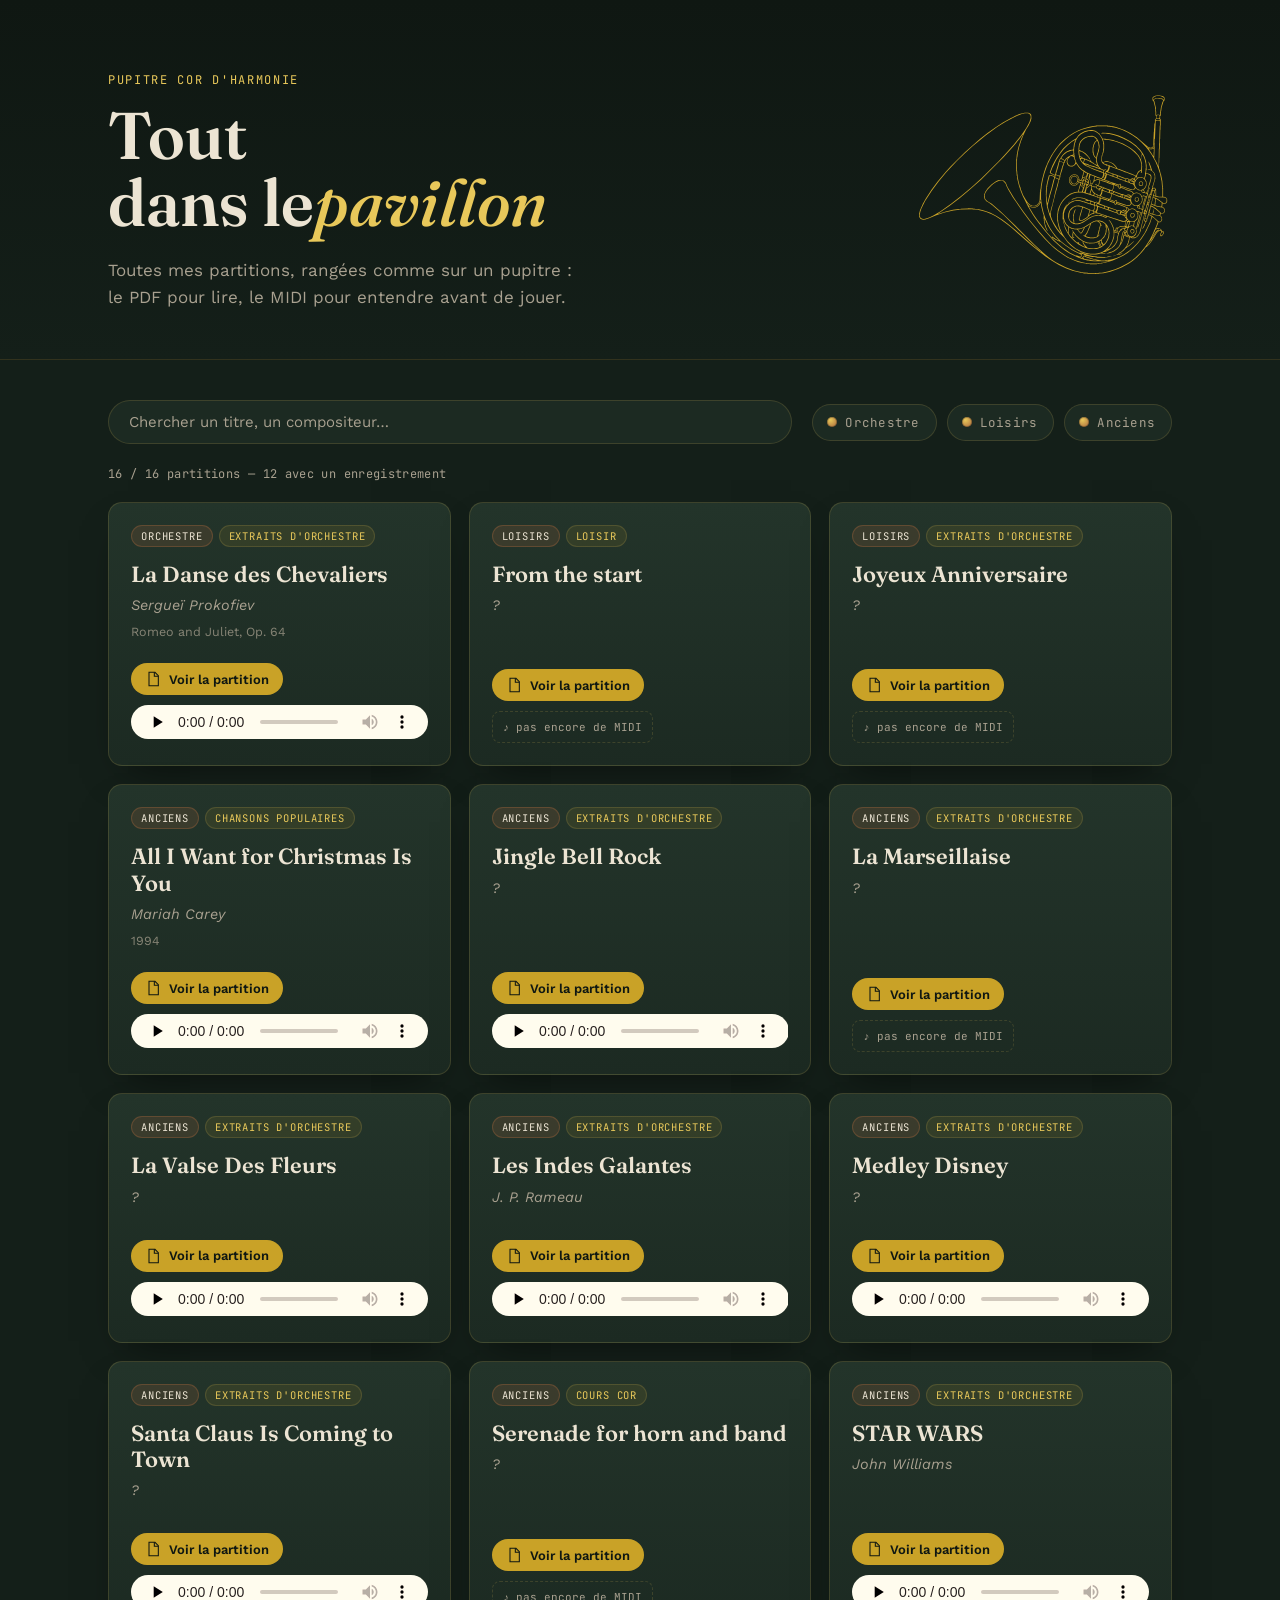
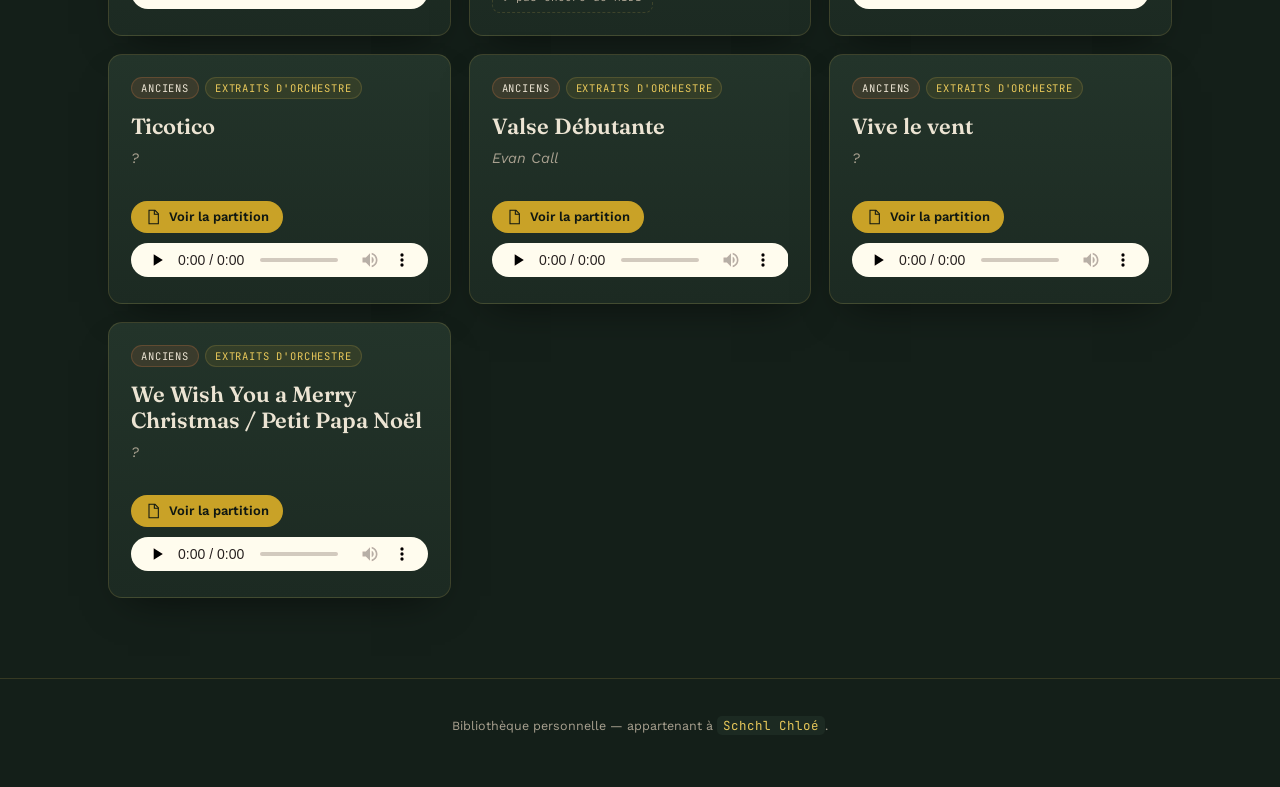
==== commit 8921bc72: "Changement nom bas de page" ====
--- a/index.html
+++ b/index.html
@@ -48,7 +48,7 @@
 </main>
 
 <footer>
-  <p>Bibliothèque personnelle — appartenant à <code>SCHAUM Chloé</code>.</p>
+  <p>Bibliothèque personnelle — appartenant à <code>Schchl Chloé</code>.</p>
 </footer>
 
 <template id="card-template">
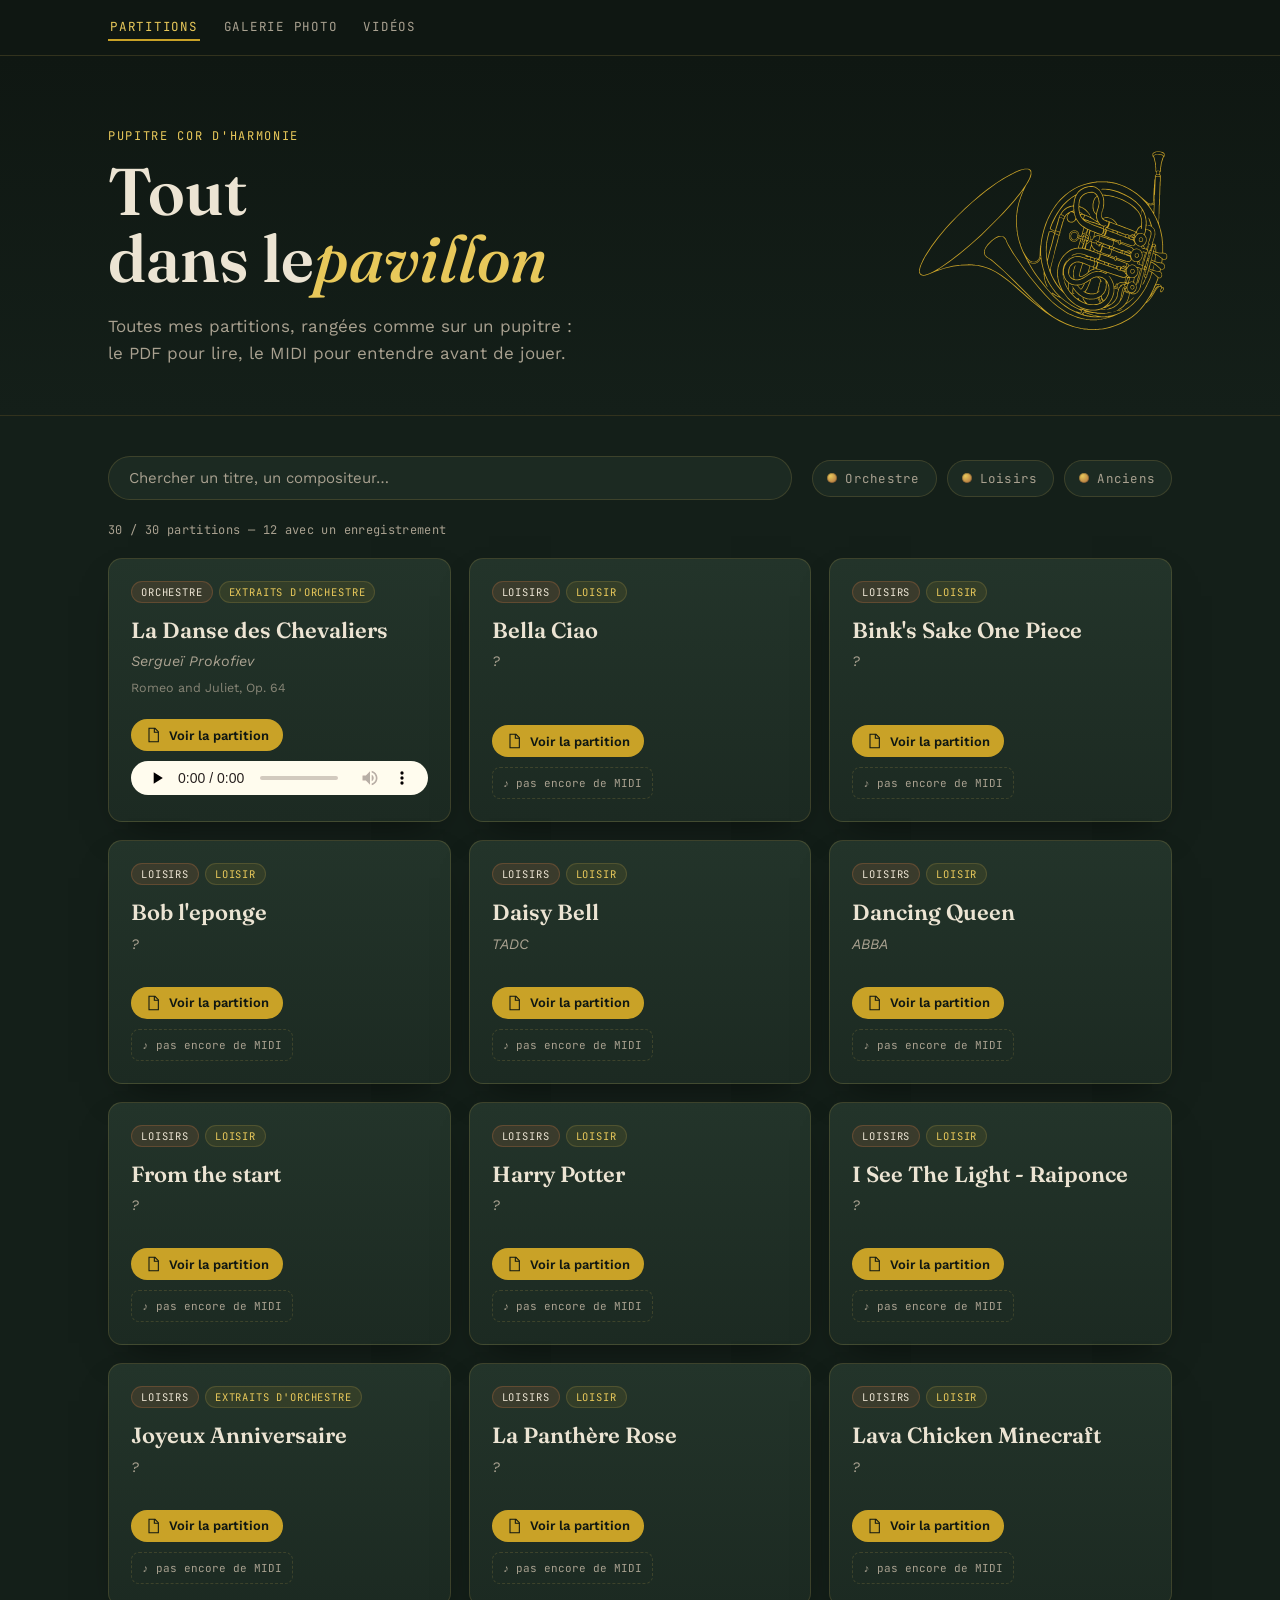
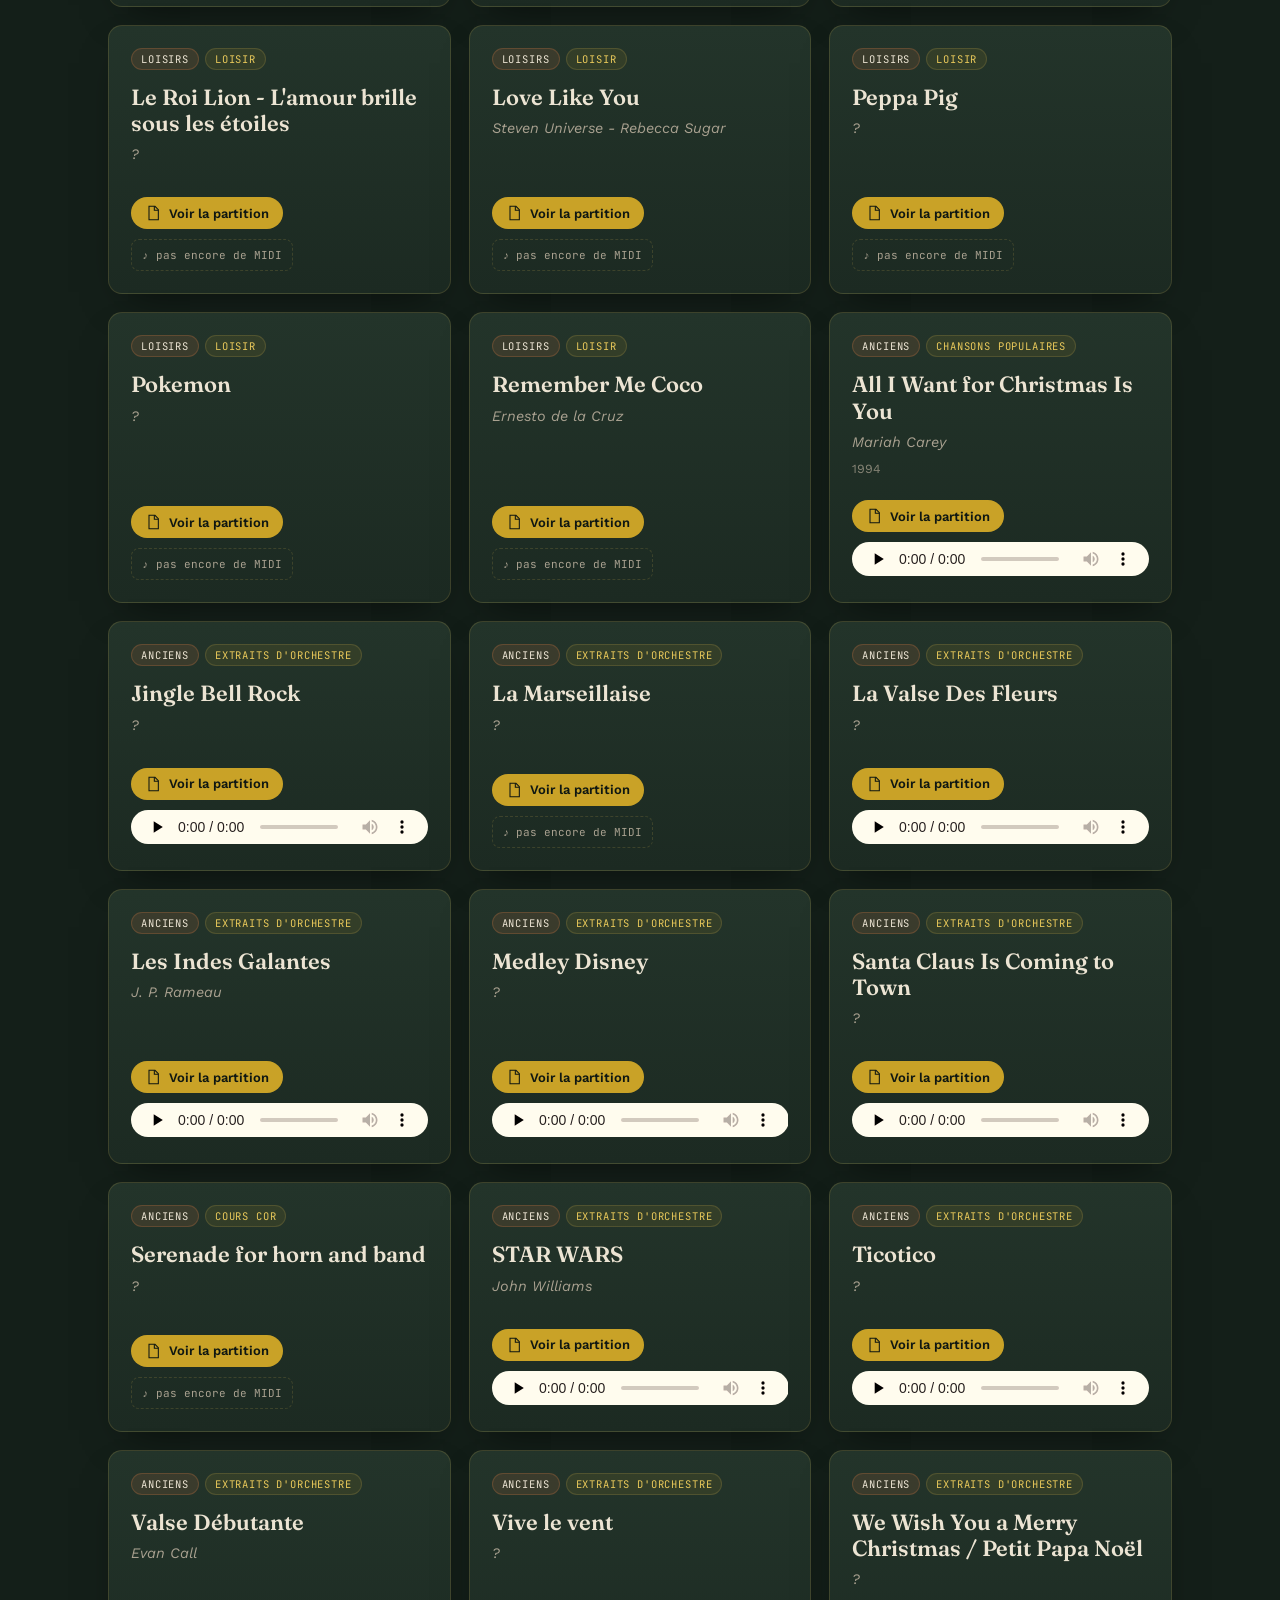
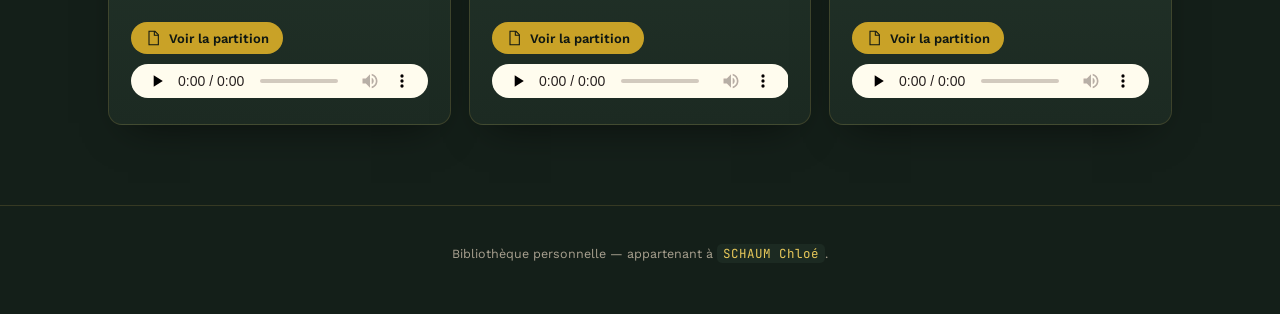
==== commit 10685d26: "Ajout page Vidéo" ====
--- a/index.html
+++ b/index.html
@@ -4,13 +4,21 @@
 <meta charset="UTF-8">
 <meta name="viewport" content="width=device-width, initial-scale=1.0">
 <title>Pupitre — Bibliothèque de cor</title>
-<link rel="icon" href="data:,">
+<link rel="icon" type="image/svg+xml" href="assets/favicon.svg">
 <link rel="preconnect" href="https://fonts.googleapis.com">
 <link rel="preconnect" href="https://fonts.gstatic.com" crossorigin>
 <link href="https://fonts.googleapis.com/css2?family=Fraunces:opsz,wght@9..144,400;9..144,500;9..144,600;9..144,700&family=Work+Sans:wght@400;500;600&family=JetBrains+Mono:wght@400;500&display=swap" rel="stylesheet">
 <link rel="stylesheet" href="assets/style.css">
 </head>
 <body>
+
+<nav class="site-nav">
+  <div class="site-nav-inner">
+    <a href="index.html" class="site-nav-link active">Partitions</a>
+    <a href="galerie.html" class="site-nav-link">Galerie photo</a>
+    <a href="videos.html" class="site-nav-link">Vidéos</a>
+  </div>
+</nav>
 
 <div class="valve-rail" aria-hidden="true">
   <div class="pipe"></div>
@@ -48,7 +56,7 @@
 </main>
 
 <footer>
-  <p>Bibliothèque personnelle — appartenant à <code>Schchl Chloé</code>.</p>
+  <p>Bibliothèque personnelle — appartenant à <code>SCHAUM Chloé</code>.</p>
 </footer>
 
 <template id="card-template">
--- a/assets/style.css
+++ b/assets/style.css
@@ -36,6 +36,35 @@
   50%{ filter: drop-shadow(0 0 18px rgba(232,200,90,0.25)); }
 }
 
+/* ---------- Nav ---------- */
+.site-nav{
+  border-bottom: 1px solid var(--line);
+  background: var(--bg-deep);
+}
+.site-nav-inner{
+  max-width: 1120px;
+  margin: 0 auto;
+  padding: 14px 28px;
+  display: flex;
+  gap: 22px;
+}
+.site-nav-link{
+  font-family: "JetBrains Mono", monospace;
+  font-size: 12.5px;
+  letter-spacing: 0.06em;
+  text-transform: uppercase;
+  color: var(--ivory-dim);
+  text-decoration: none;
+  padding: 4px 2px;
+  border-bottom: 2px solid transparent;
+  transition: color .18s ease, border-color .18s ease;
+}
+.site-nav-link:hover{ color: var(--ivory); }
+.site-nav-link.active{
+  color: var(--gold-bright);
+  border-color: var(--gold);
+}
+
 /* ---------- Hero ---------- */
 .hero{
   border-bottom: 1px solid var(--line);
@@ -307,6 +336,166 @@
 @media (max-width: 720px){
   .hero-inner{ flex-direction: column; align-items: flex-start; padding-top: 52px; }
   .horn-signature{ width: 200px; height: 170px; align-self: center; }
-}
-
-:focus-visible{ outline: 2px solid var(--gold-bright); outline-offset: 2px; }+  .gallery{ grid-template-columns: 1fr; }
+}
+
+:focus-visible{ outline: 2px solid var(--gold-bright); outline-offset: 2px; }
+
+/* ---------- Galerie photo ---------- */
+.gallery{
+  max-width: 1120px;
+  margin: 0 auto;
+  padding: 20px 28px 80px;
+  display: grid;
+  grid-template-columns: repeat(auto-fill, minmax(260px, 1fr));
+  gap: 20px;
+}
+.photo-card{
+  background: linear-gradient(180deg, var(--panel-alt), var(--panel));
+  border: 1px solid var(--line);
+  border-radius: var(--radius);
+  overflow: hidden;
+  display: flex;
+  flex-direction: column;
+  box-shadow: var(--shadow);
+  transition: transform .18s ease, border-color .18s ease;
+}
+.photo-card:hover{ transform: translateY(-3px); border-color: var(--gold); }
+.photo-frame{
+  position: relative;
+  aspect-ratio: 4 / 3;
+  background: var(--bg-deep);
+  overflow: hidden;
+  cursor: zoom-in;
+}
+.photo-frame img{
+  width: 100%;
+  height: 100%;
+  object-fit: cover;
+  display: block;
+}
+.photo-date{
+  position: absolute;
+  top: 10px;
+  left: 10px;
+  font-family: "JetBrains Mono", monospace;
+  font-size: 10.5px;
+  letter-spacing: 0.06em;
+  text-transform: uppercase;
+  color: var(--ivory);
+  background: rgba(15,23,18,0.72);
+  border: 1px solid var(--line);
+  padding: 3px 9px;
+  border-radius: 999px;
+  backdrop-filter: blur(2px);
+}
+.photo-body{
+  padding: 18px 20px 22px;
+  display: flex;
+  flex-direction: column;
+  gap: 8px;
+}
+.photo-body h2{
+  font-family: "Fraunces", serif;
+  font-weight: 600;
+  font-size: 19px;
+  line-height: 1.25;
+  margin: 0;
+  color: var(--ivory);
+}
+.photo-anecdote{
+  margin: 0;
+  font-size: 14px;
+  line-height: 1.55;
+  color: var(--ivory-dim);
+}
+
+/* ---------- Galerie vidéo ---------- */
+.video-grid{
+  max-width: 1120px;
+  margin: 0 auto;
+  padding: 20px 28px 80px;
+  display: grid;
+  grid-template-columns: repeat(auto-fill, minmax(320px, 1fr));
+  gap: 20px;
+}
+.video-card{
+  background: linear-gradient(180deg, var(--panel-alt), var(--panel));
+  border: 1px solid var(--line);
+  border-radius: var(--radius);
+  overflow: hidden;
+  display: flex;
+  flex-direction: column;
+  box-shadow: var(--shadow);
+  transition: transform .18s ease, border-color .18s ease;
+}
+.video-card:hover{ transform: translateY(-3px); border-color: var(--gold); }
+.video-frame{
+  position: relative;
+  aspect-ratio: 16 / 9;
+  background: var(--bg-deep);
+  overflow: hidden;
+}
+.video-frame iframe{
+  width: 100%;
+  height: 100%;
+  border: 0;
+  display: block;
+}
+
+/* ---------- Lightbox ---------- */
+.lightbox{
+  position: fixed;
+  inset: 0;
+  background: rgba(10,15,12,0.92);
+  backdrop-filter: blur(4px);
+  align-items: center;
+  justify-content: center;
+  padding: 40px 24px;
+  z-index: 1000;
+  cursor: zoom-out;
+}
+.lightbox[hidden]{ display: none; }
+.lightbox:not([hidden]){ display: flex; }
+.lightbox-figure{
+  margin: 0;
+  max-width: min(1100px, 100%);
+  max-height: 100%;
+  display: flex;
+  flex-direction: column;
+  align-items: center;
+  gap: 14px;
+  cursor: default;
+}
+.lightbox-figure img{
+  max-width: 100%;
+  max-height: 78vh;
+  width: auto;
+  height: auto;
+  border-radius: 8px;
+  border: 1px solid var(--line);
+  box-shadow: var(--shadow);
+  object-fit: contain;
+}
+.lightbox-figure figcaption{
+  font-family: "JetBrains Mono", monospace;
+  font-size: 12.5px;
+  letter-spacing: 0.03em;
+  color: var(--ivory-dim);
+  text-align: center;
+}
+.lightbox-close{
+  position: fixed;
+  top: 18px;
+  right: 22px;
+  width: 40px;
+  height: 40px;
+  border-radius: 50%;
+  border: 1px solid var(--line);
+  background: var(--panel);
+  color: var(--ivory);
+  font-size: 16px;
+  cursor: pointer;
+  transition: border-color .18s ease, color .18s ease;
+}
+.lightbox-close:hover{ border-color: var(--gold); color: var(--gold-bright); }
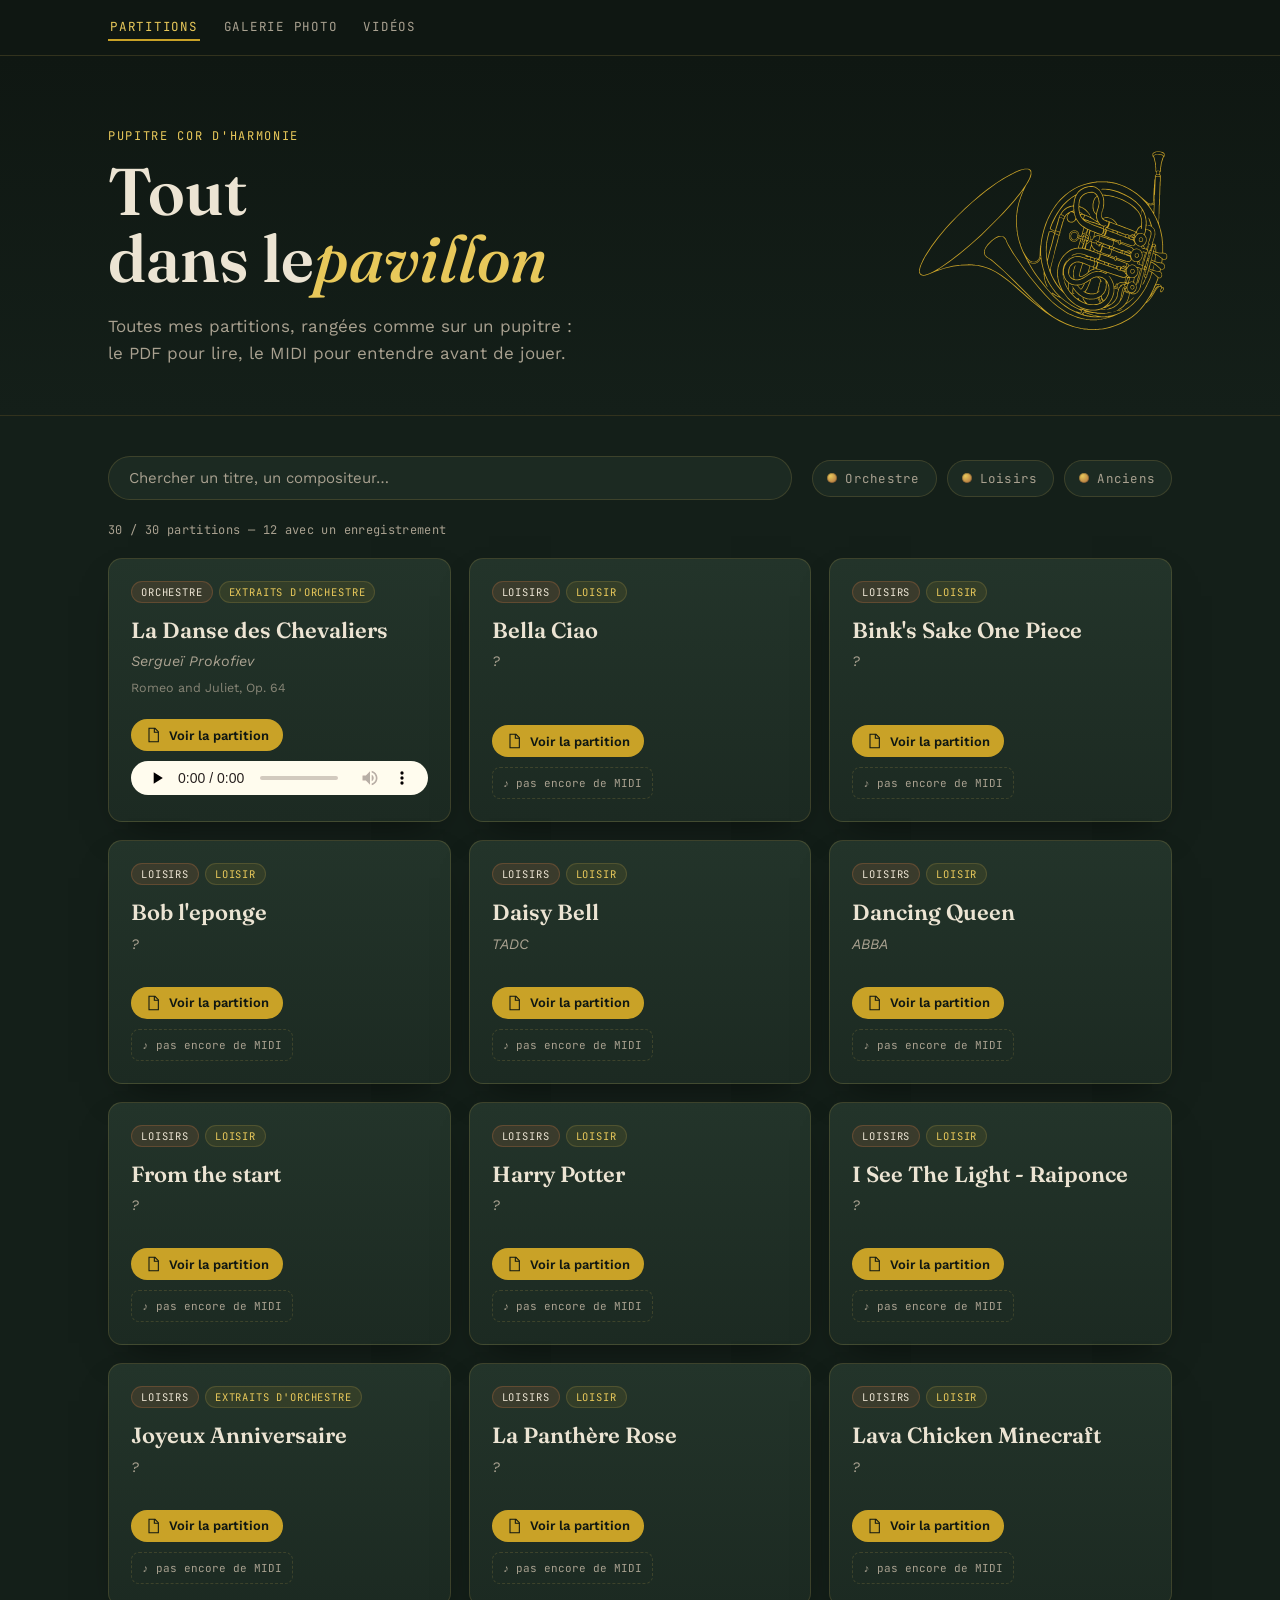
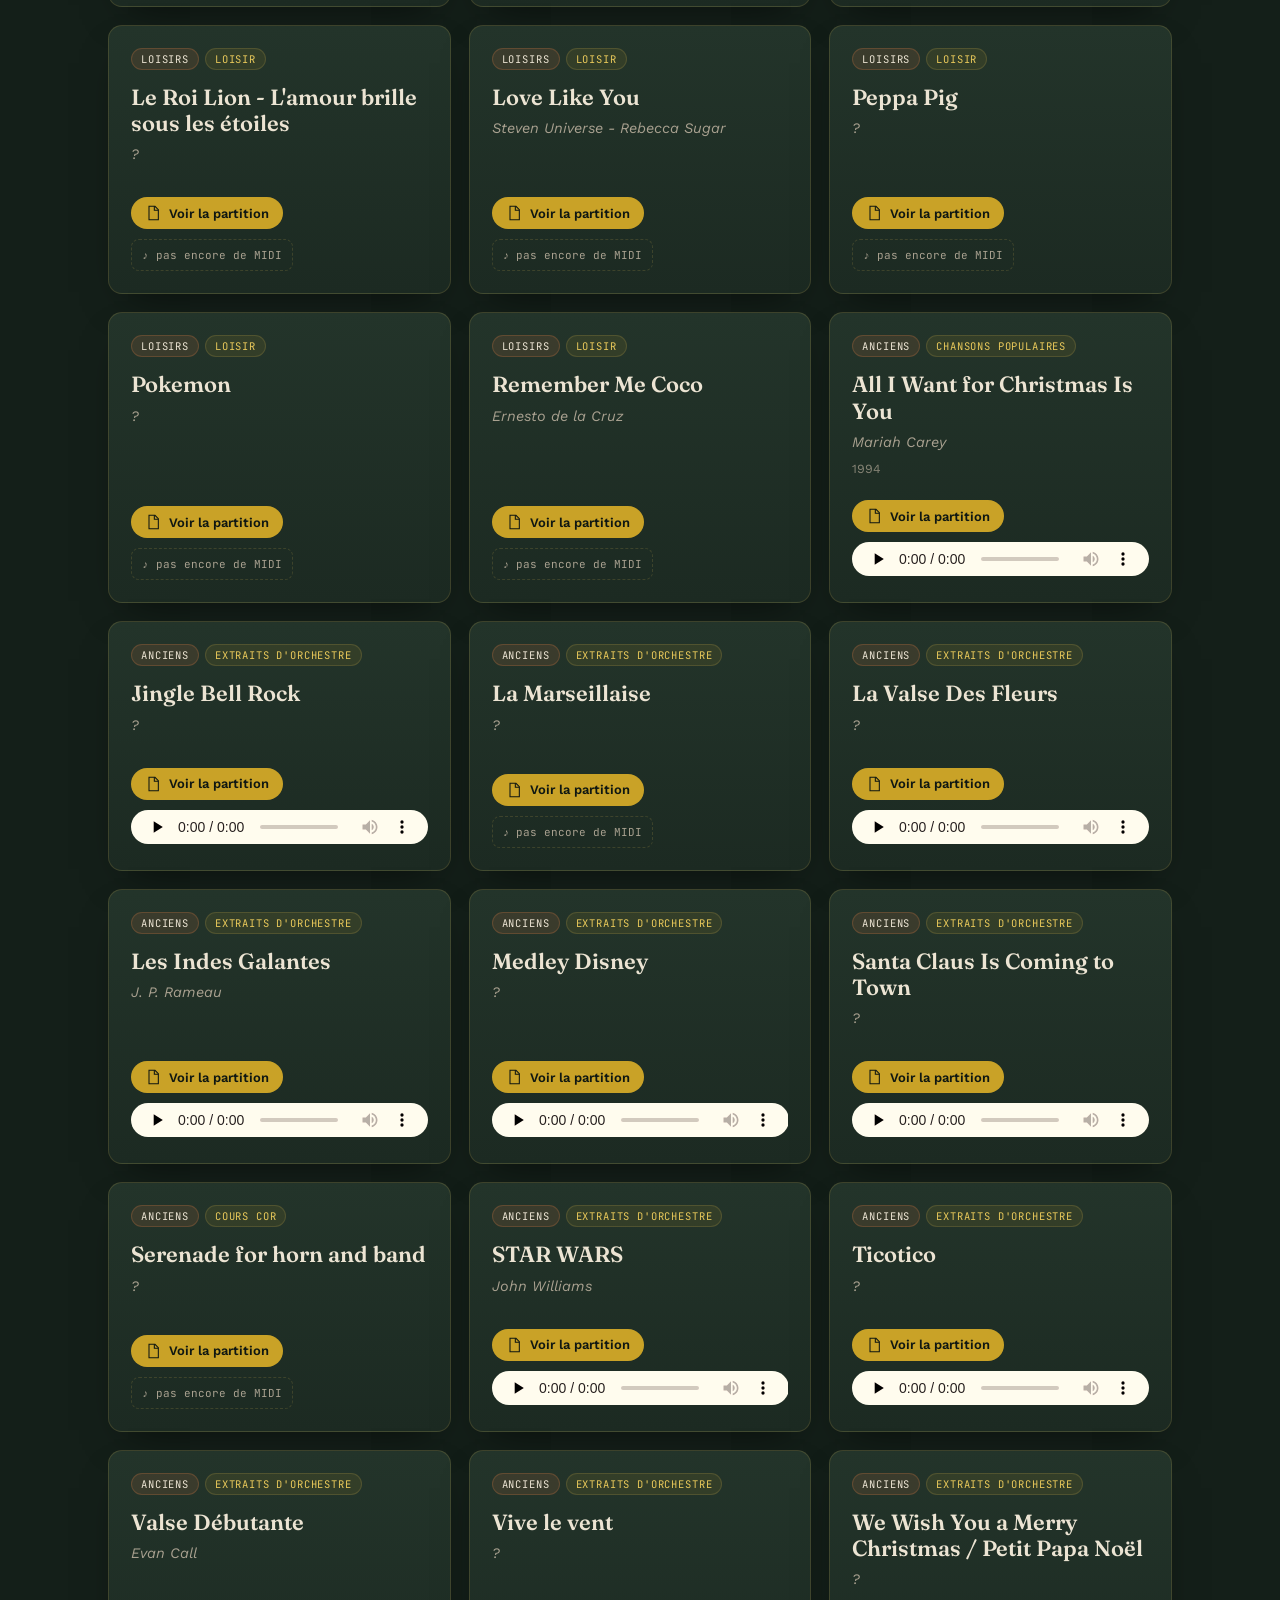
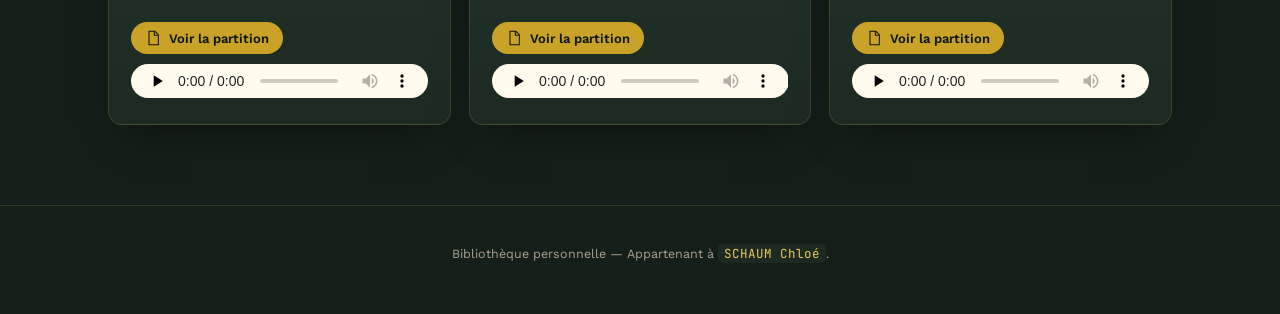
==== commit a447f64c: "Update texte" ====
--- a/index.html
+++ b/index.html
@@ -56,7 +56,7 @@
 </main>
 
 <footer>
-  <p>Bibliothèque personnelle — appartenant à <code>SCHAUM Chloé</code>.</p>
+  <p>Bibliothèque personnelle — Appartenant à <code>SCHAUM Chloé</code>.</p>
 </footer>
 
 <template id="card-template">
--- a/assets/style.css
+++ b/assets/style.css
@@ -114,6 +114,12 @@
 }
 .horn-signature{ display: block; }
 
+.horn-secret-link{
+  display: block;
+  line-height: 0;
+  cursor: pointer;
+}
+
 /* ---------- Controls ---------- */
 .controls{
   max-width: 1120px;
@@ -410,39 +416,6 @@
   color: var(--ivory-dim);
 }
 
-/* ---------- Galerie vidéo ---------- */
-.video-grid{
-  max-width: 1120px;
-  margin: 0 auto;
-  padding: 20px 28px 80px;
-  display: grid;
-  grid-template-columns: repeat(auto-fill, minmax(320px, 1fr));
-  gap: 20px;
-}
-.video-card{
-  background: linear-gradient(180deg, var(--panel-alt), var(--panel));
-  border: 1px solid var(--line);
-  border-radius: var(--radius);
-  overflow: hidden;
-  display: flex;
-  flex-direction: column;
-  box-shadow: var(--shadow);
-  transition: transform .18s ease, border-color .18s ease;
-}
-.video-card:hover{ transform: translateY(-3px); border-color: var(--gold); }
-.video-frame{
-  position: relative;
-  aspect-ratio: 16 / 9;
-  background: var(--bg-deep);
-  overflow: hidden;
-}
-.video-frame iframe{
-  width: 100%;
-  height: 100%;
-  border: 0;
-  display: block;
-}
-
 /* ---------- Lightbox ---------- */
 .lightbox{
   position: fixed;
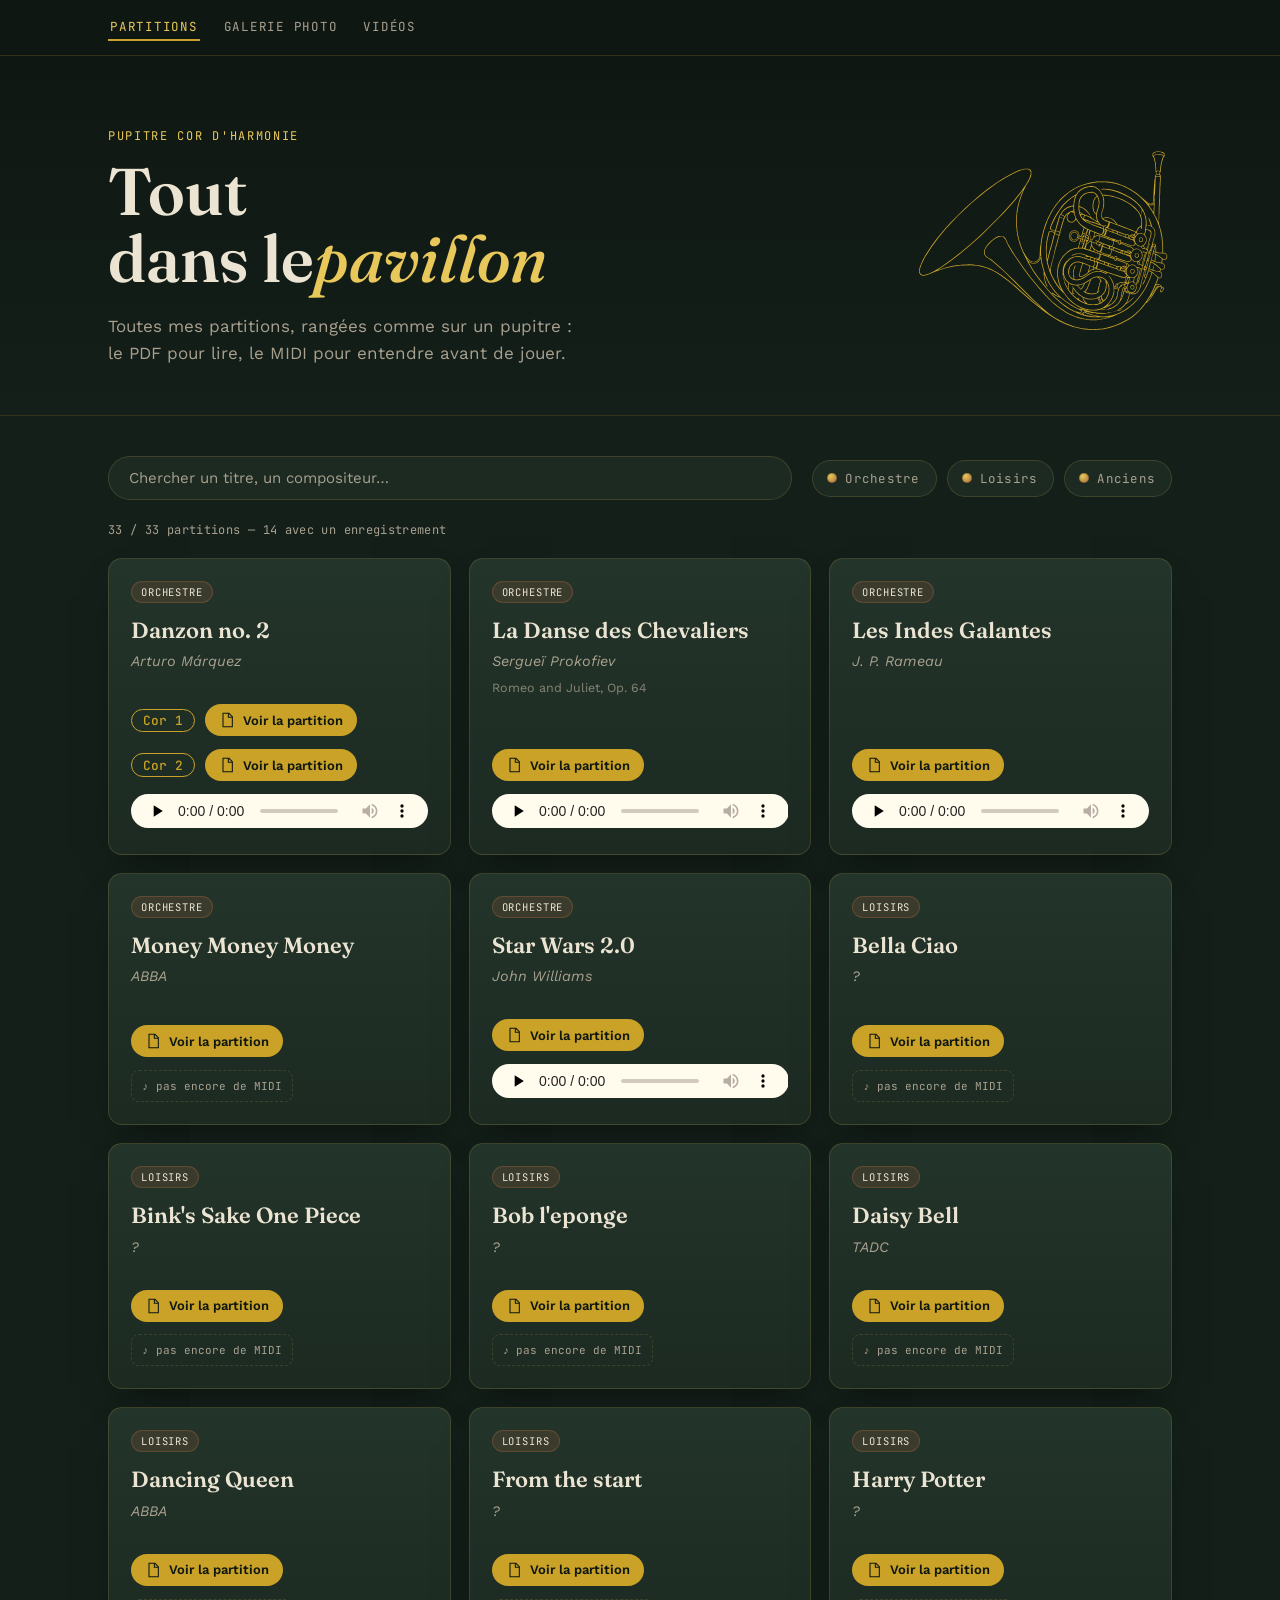
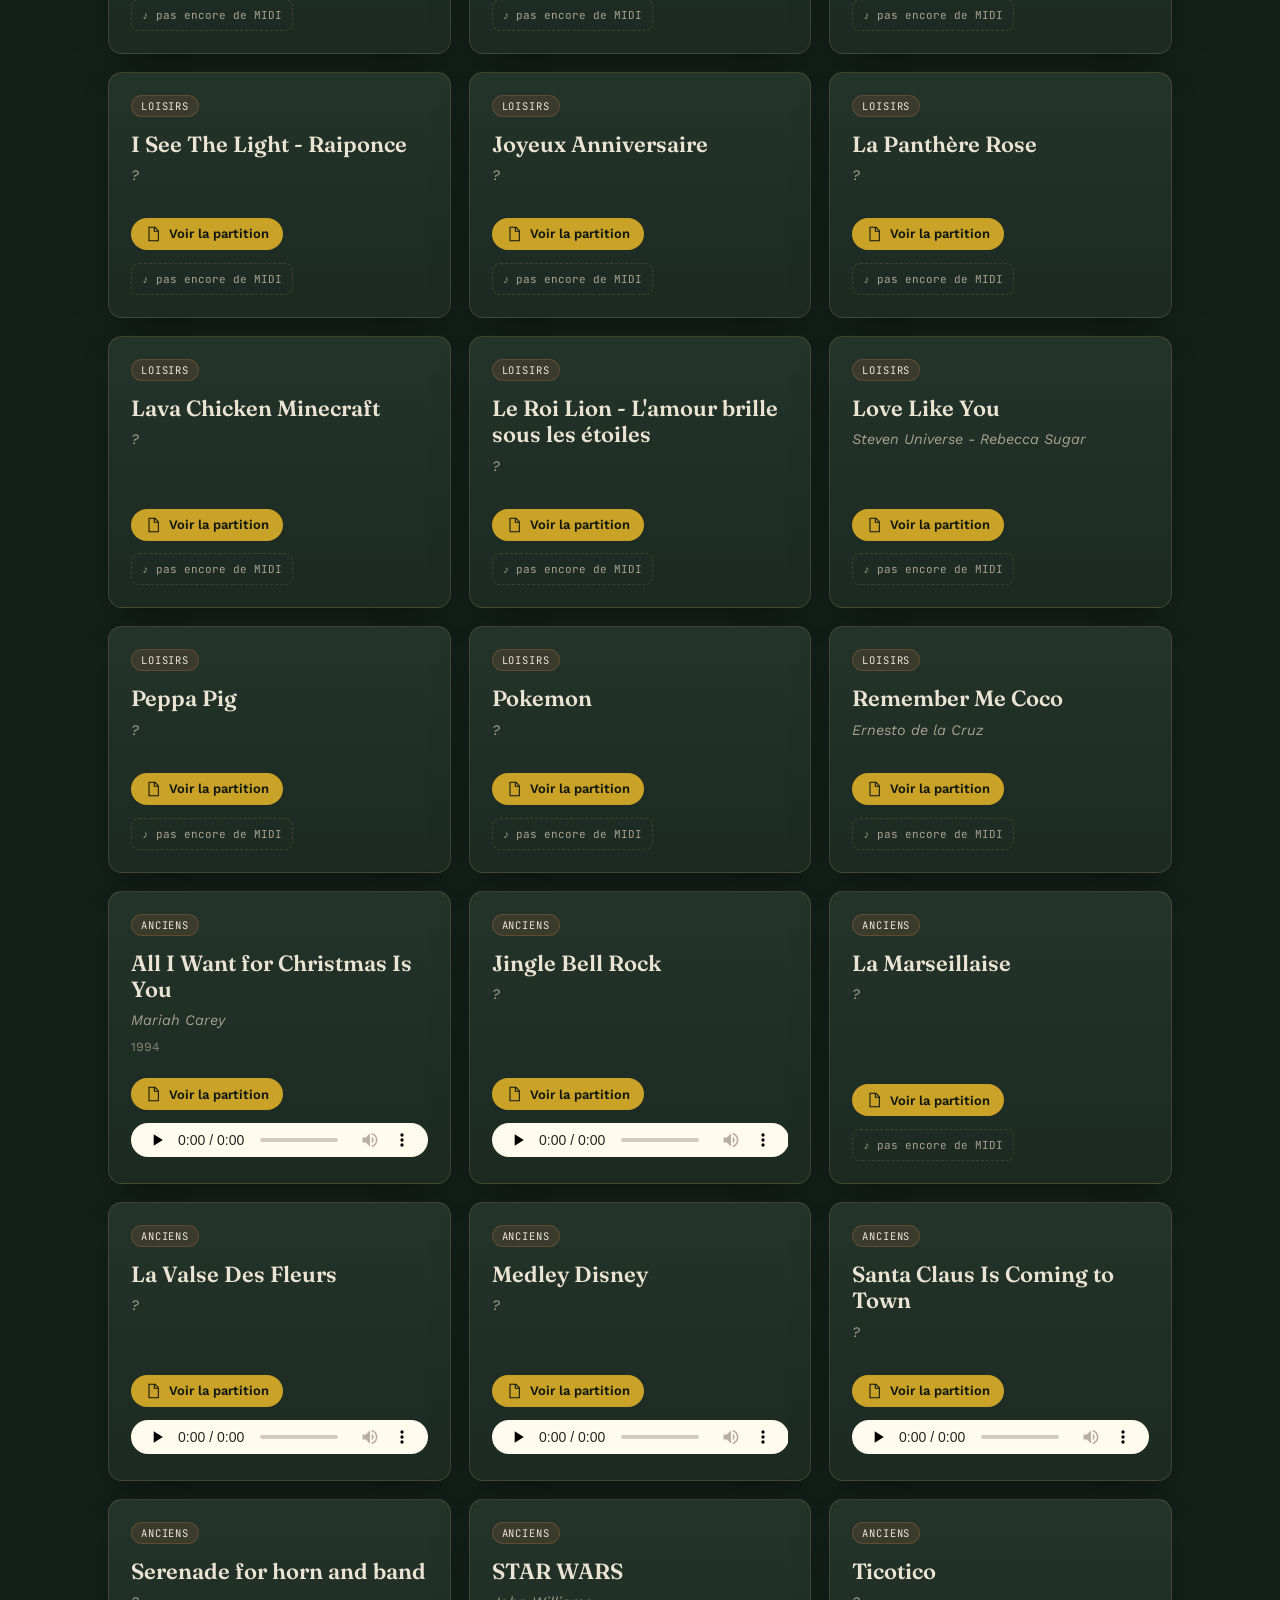
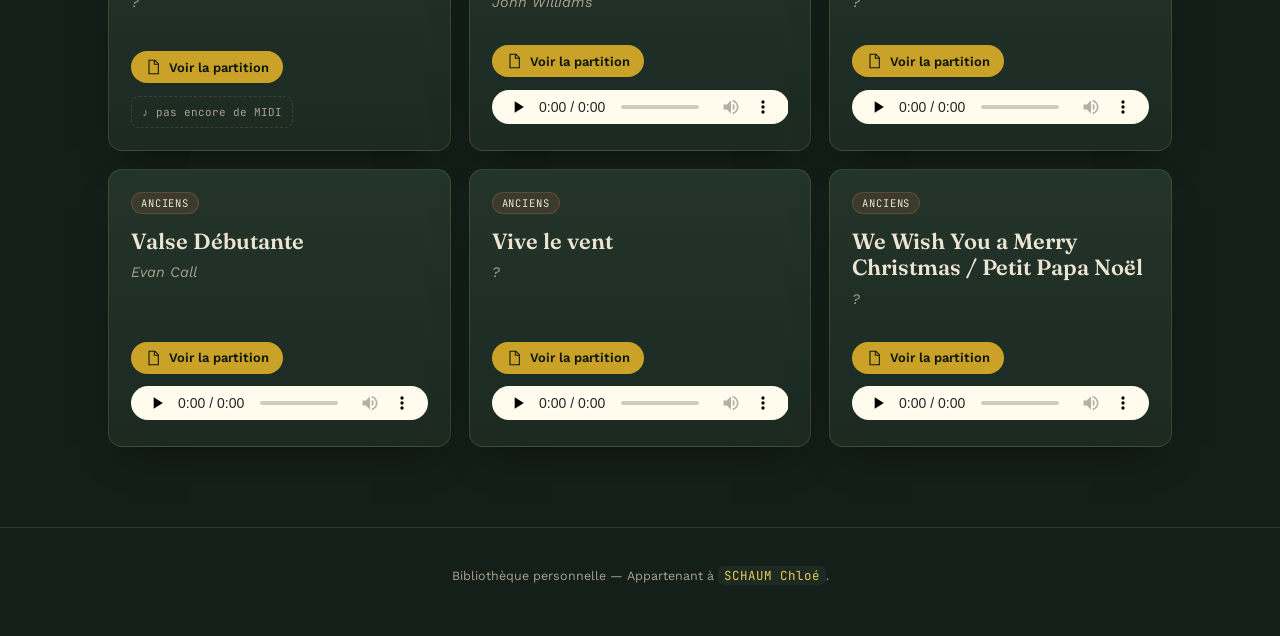
==== commit 8d7c919e: "Supp category" ====
--- a/index.html
+++ b/index.html
@@ -64,7 +64,6 @@
     <div class="card-top">
       <div class="card-top-tags">
         <span class="tag tag-group" data-field="group"></span>
-        <span class="tag" data-field="category"></span>
       </div>
       <span class="key" data-field="key"></span>
     </div>
--- a/assets/style.css
+++ b/assets/style.css
@@ -114,12 +114,6 @@
 }
 .horn-signature{ display: block; }
 
-.horn-secret-link{
-  display: block;
-  line-height: 0;
-  cursor: pointer;
-}
-
 /* ---------- Controls ---------- */
 .controls{
   max-width: 1120px;
@@ -416,6 +410,62 @@
   color: var(--ivory-dim);
 }
 
+/* ---------- Galerie vidéo ---------- */
+.video-grid{
+  max-width: 1120px;
+  margin: 0 auto;
+  padding: 20px 28px 80px;
+  display: grid;
+  grid-template-columns: repeat(auto-fill, minmax(320px, 1fr));
+  gap: 20px;
+}
+.video-card{
+  background: linear-gradient(180deg, var(--panel-alt), var(--panel));
+  border: 1px solid var(--line);
+  border-radius: var(--radius);
+  overflow: hidden;
+  display: flex;
+  flex-direction: column;
+  box-shadow: var(--shadow);
+  transition: transform .18s ease, border-color .18s ease;
+}
+.video-card:hover{ transform: translateY(-3px); border-color: var(--gold); }
+.video-frame{
+  position: relative;
+  aspect-ratio: 16 / 9;
+  background: var(--bg-deep);
+  overflow: hidden;
+}
+.video-frame iframe{
+  width: 100%;
+  height: 100%;
+  border: 0;
+  display: block;
+}
+.video-frame-overlay{
+  position: absolute;
+  inset: 0;
+  cursor: zoom-in;
+  background: transparent;
+}
+
+.lightbox-video-wrap{
+  width: min(1000px, 90vw);
+  max-width: 100%;
+  aspect-ratio: 16 / 9;
+  border-radius: 8px;
+  overflow: hidden;
+  border: 1px solid var(--line);
+  box-shadow: var(--shadow);
+  background: var(--bg-deep);
+}
+.lightbox-video-wrap iframe{
+  width: 100%;
+  height: 100%;
+  border: 0;
+  display: block;
+}
+
 /* ---------- Lightbox ---------- */
 .lightbox{
   position: fixed;
@@ -471,4 +521,27 @@
   cursor: pointer;
   transition: border-color .18s ease, color .18s ease;
 }
-.lightbox-close:hover{ border-color: var(--gold); color: var(--gold-bright); }+.lightbox-close:hover{ border-color: var(--gold); color: var(--gold-bright); }
+
+.card-actions {
+  display: flex;
+  flex-direction: column;
+  gap: 0.8rem;
+}
+.part-row {
+  display: flex;
+  flex-wrap: wrap;
+  align-items: center;
+  gap: 0.6rem;
+}
+.part-label {
+  font-family: "JetBrains Mono", monospace;
+  font-size: 0.8rem;
+  font-weight: 500;
+  color: var(--gold);
+  border: 1px solid var(--gold);
+  border-radius: 999px;
+  padding: 0.15rem 0.7rem;
+  min-width: 3.5rem;
+  text-align: center;
+}
